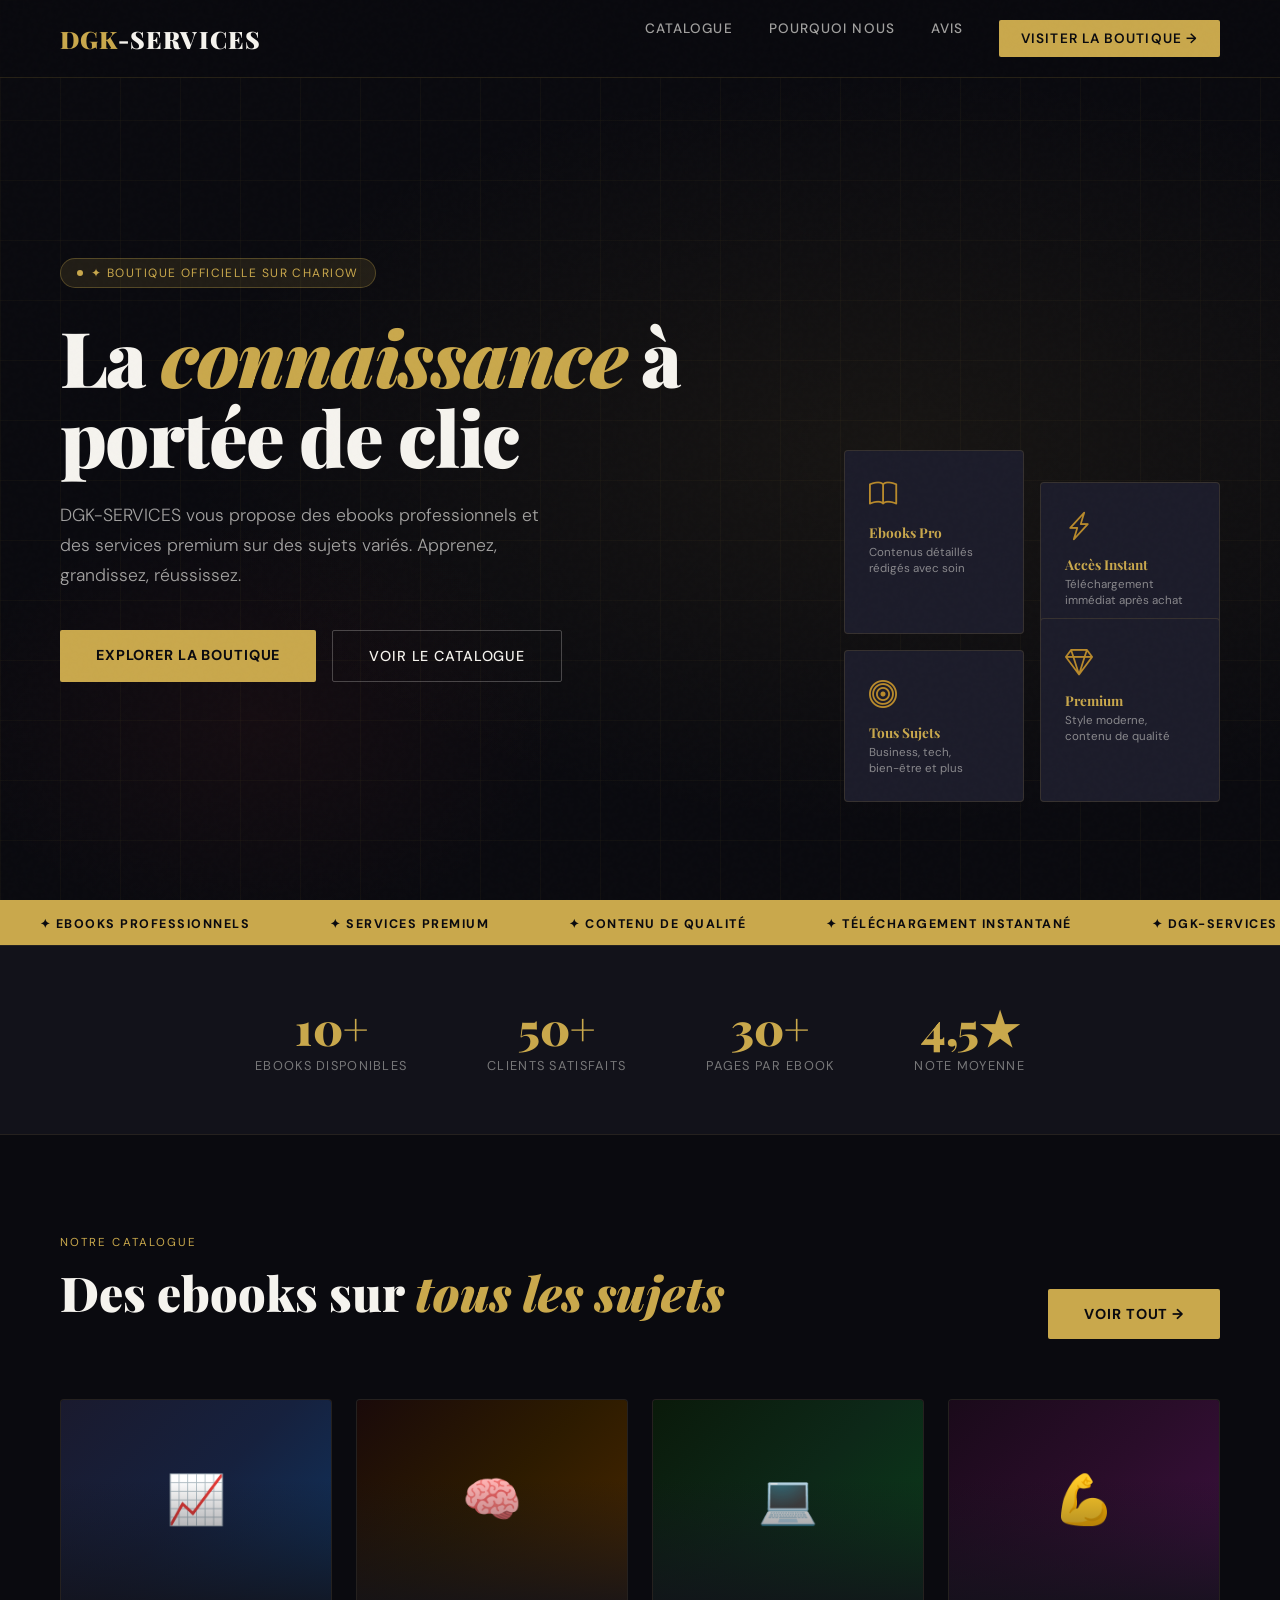
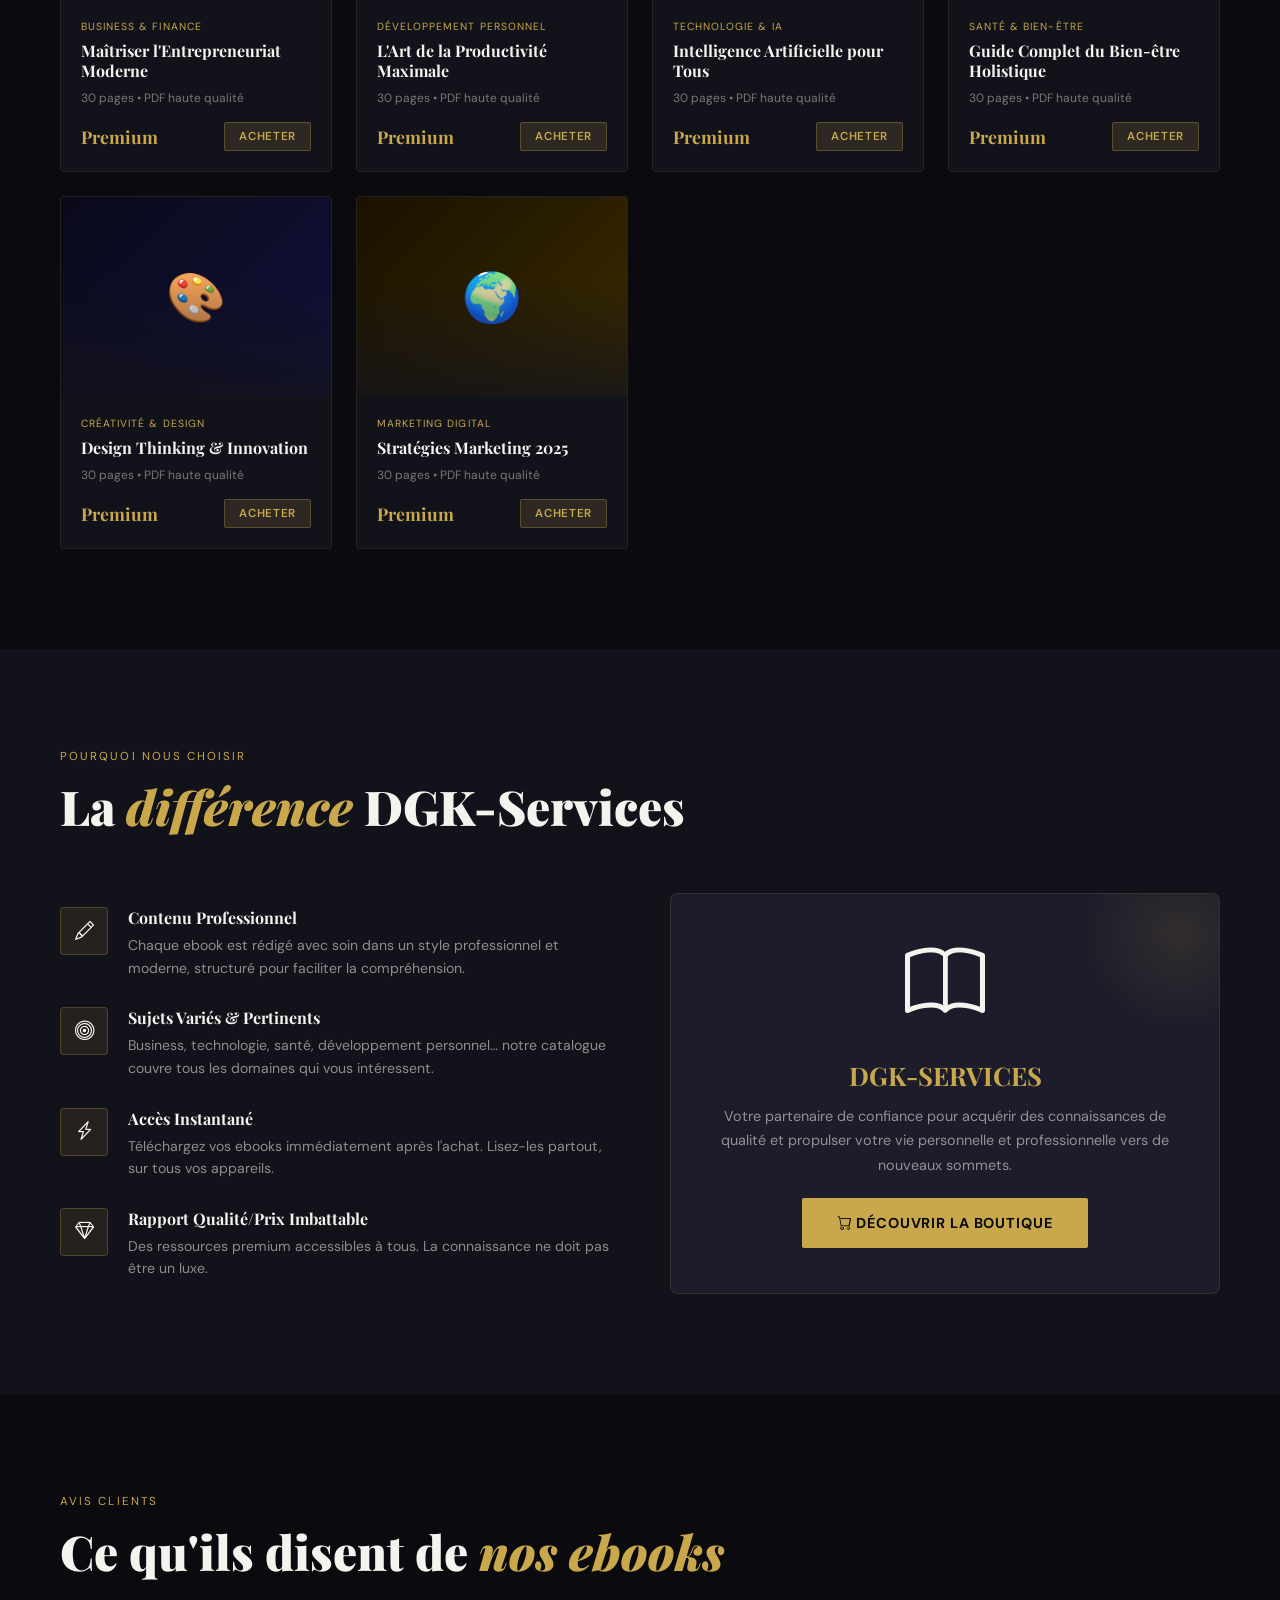
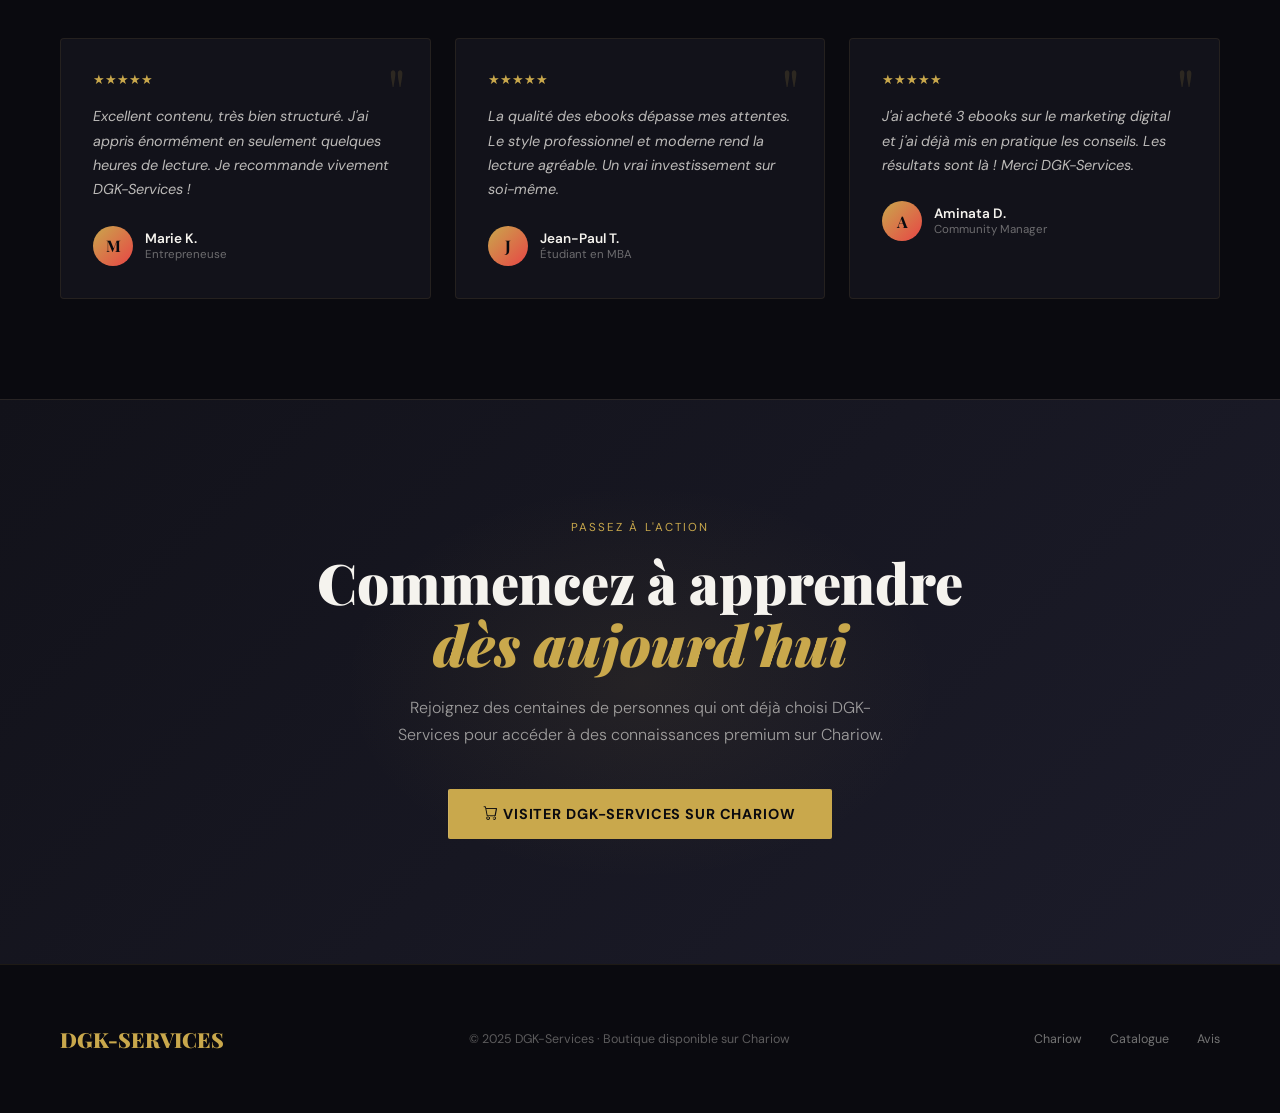
==== index.html @ 9d7658b7 "message de modification" ====
<!DOCTYPE html>
<html lang="fr">
<head>
<meta charset="UTF-8">
<meta name="viewport" content="width=device-width, initial-scale=1.0">
<title>DGK-SERVICES — Boutique Ebooks & Services Professionnels</title>
<link rel="stylesheet" href="style.css">
<link href="https://cdn.jsdelivr.net/npm/bootstrap-icons@1.11.3/font/bootstrap-icons.css" rel="stylesheet">
<link href="https://fonts.googleapis.com/css2?family=Playfair+Display:wght@400;700;900&family=DM+Sans:wght@300;400;500;600&display=swap" rel="stylesheet">

</head>
<body>

<!-- NAV -->
<nav>
  <div class="nav-logo">DGK<span>-SERVICES</span></div>
  <button class="nav-toggle" type="button" aria-label="Ouvrir le menu" aria-expanded="false">
    <i class="bi bi-list"></i>
  </button>
  <div class="nav-links">
    <a href="catalogue.html">Catalogue</a>
    <a href="#pourquoi">Pourquoi nous</a>
    <a href="#avis">Avis</a>
    <a href="https://ztczgngl.mychariow.shop" target="_blank" class="nav-cta">Visiter la boutique →</a>
  </div>
</nav>

<!-- HERO -->
<section class="hero">
  <div class="hero-bg"></div>
  <div class="hero-grid"></div>
  <div class="hero-content">
    <div class="hero-badge">✦ Boutique officielle sur Chariow</div>
    <h1>La <em>connaissance</em> à portée de clic</h1>
    <p class="hero-sub">DGK-SERVICES vous propose des ebooks professionnels et des services premium sur des sujets variés. Apprenez, grandissez, réussissez.</p>
    <div class="hero-actions">
      <a href="https://ztczgngl.mychariow.shop" target="_blank" class="btn-primary">Explorer la boutique</a>
      <a href="catalogue.html" class="btn-secondary">Voir le catalogue</a>
    </div>
  </div>

  <div class="hero-float">
  <div class="float-card">
    <div class="float-icon"><i class="bi bi-book"></i></div>
    <div class="float-title">Ebooks Pro</div>
    <div class="float-desc">Contenus détaillés rédigés avec soin</div>
  </div>

  <div class="float-card">
    <div class="float-icon"><i class="bi bi-lightning-charge"></i></div>
    <div class="float-title">Accès Instant</div>
    <div class="float-desc">Téléchargement immédiat après achat</div>
  </div>

  <div class="float-card">
    <div class="float-icon"><i class="bi bi-bullseye"></i></div>
    <div class="float-title">Tous Sujets</div>
    <div class="float-desc">Business, tech, bien-être et plus</div>
  </div>

  <div class="float-card">
    <div class="float-icon"><i class="bi bi-gem"></i></div>
    <div class="float-title">Premium</div>
    <div class="float-desc">Style moderne, contenu de qualité</div>
  </div>
</div>
</section>

<!-- TICKER -->
<div class="ticker">
  <div class="ticker-inner">
    <span class="ticker-item">✦ Ebooks Professionnels</span>
    <span class="ticker-item">✦ Services Premium</span>
    <span class="ticker-item">✦ Contenu de Qualité</span>
    <span class="ticker-item">✦ Téléchargement Instantané</span>
    <span class="ticker-item">✦ DGK-Services sur Chariow</span>
    <span class="ticker-item">✦ Ebooks Professionnels</span>
    <span class="ticker-item">✦ Services Premium</span>
    <span class="ticker-item">✦ Contenu de Qualité</span>
    <span class="ticker-item">✦ Téléchargement Instantané</span>
    <span class="ticker-item">✦ DGK-Services sur Chariow</span>
  </div>
</div>

<!-- STATS -->
<div class="stats">
  <div class="stat reveal">
    <div class="stat-num" data-target="10">0</div>
    <div class="stat-label">Ebooks Disponibles</div>
  </div>
  <div class="stat reveal">
    <div class="stat-num" data-target="50">0</div>
    <div class="stat-label">Clients Satisfaits</div>
  </div>
  <div class="stat reveal">
    <div class="stat-num">30+</div>
    <div class="stat-label">Pages par ebook</div>
  </div>
  <div class="stat reveal">
    <div class="stat-num">4,5★</div>
    <div class="stat-label">Note Moyenne</div>
  </div>
</div>

<!-- CATALOGUE -->
<section class="catalogue" id="catalogue">
  <div class="catalogue-header reveal">
    <div>
      <div class="section-label">Notre catalogue</div>
      <div class="section-title">Des ebooks sur <em>tous les sujets</em></div>
    </div>
    <a href="catalogue.html" class="btn-primary">Voir tout →</a>
  </div>

  <div class="books-grid">
    <div class="book-card reveal">
      <div class="book-cover bc1">📈</div>
      <div class="book-info">
        <div class="book-tag">Business & Finance</div>
        <div class="book-title">Maîtriser l'Entrepreneuriat Moderne</div>
        <div class="book-meta">30 pages • PDF haute qualité</div>
        <div class="book-footer">
          <div class="book-price">Premium</div>
          <a href="https://chariow.com" target="_blank" class="book-btn">Acheter</a>
        </div>
      </div>
    </div>

    <div class="book-card reveal">
      <div class="book-cover bc2">🧠</div>
      <div class="book-info">
        <div class="book-tag">Développement Personnel</div>
        <div class="book-title">L'Art de la Productivité Maximale</div>
        <div class="book-meta">30 pages • PDF haute qualité</div>
        <div class="book-footer">
          <div class="book-price">Premium</div>
          <a href="https://chariow.com" target="_blank" class="book-btn">Acheter</a>
        </div>
      </div>
    </div>

    <div class="book-card reveal">
      <div class="book-cover bc3">💻</div>
      <div class="book-info">
        <div class="book-tag">Technologie & IA</div>
        <div class="book-title">Intelligence Artificielle pour Tous</div>
        <div class="book-meta">30 pages • PDF haute qualité</div>
        <div class="book-footer">
          <div class="book-price">Premium</div>
          <a href="https://chariow.com" target="_blank" class="book-btn">Acheter</a>
        </div>
      </div>
    </div>

    <div class="book-card reveal">
      <div class="book-cover bc4">💪</div>
      <div class="book-info">
        <div class="book-tag">Santé & Bien-être</div>
        <div class="book-title">Guide Complet du Bien-être Holistique</div>
        <div class="book-meta">30 pages • PDF haute qualité</div>
        <div class="book-footer">
          <div class="book-price">Premium</div>
          <a href="https://chariow.com" target="_blank" class="book-btn">Acheter</a>
        </div>
      </div>
    </div>

    <div class="book-card reveal">
      <div class="book-cover bc5">🎨</div>
      <div class="book-info">
        <div class="book-tag">Créativité & Design</div>
        <div class="book-title">Design Thinking & Innovation</div>
        <div class="book-meta">30 pages • PDF haute qualité</div>
        <div class="book-footer">
          <div class="book-price">Premium</div>
          <a href="https://chariow.com" target="_blank" class="book-btn">Acheter</a>
        </div>
      </div>
    </div>

    <div class="book-card reveal">
      <div class="book-cover bc6">🌍</div>
      <div class="book-info">
        <div class="book-tag">Marketing Digital</div>
        <div class="book-title">Stratégies Marketing 2025</div>
        <div class="book-meta">30 pages • PDF haute qualité</div>
        <div class="book-footer">
          <div class="book-price">Premium</div>
          <a href="https://chariow.com" target="_blank" class="book-btn">Acheter</a>
        </div>
      </div>
    </div>
  </div>
</section>

<!-- WHY -->
<section class="why" id="pourquoi">
  <div class="reveal">
    <div class="section-label">Pourquoi nous choisir</div>
    <div class="section-title">La <em>différence</em> DGK-Services</div>
  </div>

  <div class="why-grid">
    <div class="why-list">

      <div class="why-item reveal">
        <div class="why-icon"><i class="bi bi-pencil"></i></div>
        <div class="why-text">
          <h4>Contenu Professionnel</h4>
          <p>Chaque ebook est rédigé avec soin dans un style professionnel et moderne, structuré pour faciliter la compréhension.</p>
        </div>
      </div>

      <div class="why-item reveal">
        <div class="why-icon"><i class="bi bi-bullseye"></i></div>
        <div class="why-text">
          <h4>Sujets Variés & Pertinents</h4>
          <p>Business, technologie, santé, développement personnel… notre catalogue couvre tous les domaines qui vous intéressent.</p>
        </div>
      </div>

      <div class="why-item reveal">
        <div class="why-icon"><i class="bi bi-lightning-charge"></i></div>
        <div class="why-text">
          <h4>Accès Instantané</h4>
          <p>Téléchargez vos ebooks immédiatement après l'achat. Lisez-les partout, sur tous vos appareils.</p>
        </div>
      </div>

      <div class="why-item reveal">
        <div class="why-icon"><i class="bi bi-gem"></i></div>
        <div class="why-text">
          <h4>Rapport Qualité/Prix Imbattable</h4>
          <p>Des ressources premium accessibles à tous. La connaissance ne doit pas être un luxe.</p>
        </div>
      </div>

    </div>

    <div class="why-visual reveal">
      <div class="why-visual-icon"><i class="bi bi-book"></i></div>
      <h3>DGK-SERVICES</h3>
      <p>Votre partenaire de confiance pour acquérir des connaissances de qualité et propulser votre vie personnelle et professionnelle vers de nouveaux sommets.</p>
      <br>
      <a href="https://chariow.com" target="_blank" class="btn-primary">
        <i class="bi bi-cart"></i> Découvrir la boutique
      </a>
    </div>

  </div>
</section>

<!-- TESTIMONIALS -->
<section class="testimonials" id="avis">
  <div class="reveal">
    <div class="section-label">Avis clients</div>
    <div class="section-title">Ce qu'ils disent de <em>nos ebooks</em></div>
  </div>

  <div class="testi-grid">
    <div class="testi-card reveal">
      <div class="testi-stars">★★★★★</div>
      <p class="testi-text">Excellent contenu, très bien structuré. J'ai appris énormément en seulement quelques heures de lecture. Je recommande vivement DGK-Services !</p>
      <div class="testi-author">
        <div class="testi-avatar">M</div>
        <div>
          <div class="testi-name">Marie K.</div>
          <div class="testi-role">Entrepreneuse</div>
        </div>
      </div>
    </div>

    <div class="testi-card reveal">
      <div class="testi-stars">★★★★★</div>
      <p class="testi-text">La qualité des ebooks dépasse mes attentes. Le style professionnel et moderne rend la lecture agréable. Un vrai investissement sur soi-même.</p>
      <div class="testi-author">
        <div class="testi-avatar">J</div>
        <div>
          <div class="testi-name">Jean-Paul T.</div>
          <div class="testi-role">Étudiant en MBA</div>
        </div>
      </div>
    </div>

    <div class="testi-card reveal">
      <div class="testi-stars">★★★★★</div>
      <p class="testi-text">J'ai acheté 3 ebooks sur le marketing digital et j'ai déjà mis en pratique les conseils. Les résultats sont là ! Merci DGK-Services.</p>
      <div class="testi-author">
        <div class="testi-avatar">A</div>
        <div>
          <div class="testi-name">Aminata D.</div>
          <div class="testi-role">Community Manager</div>
        </div>
      </div>
    </div>
  </div>
</section>

<!-- CTA -->
<section class="cta-section">
  <div class="section-label reveal">Passez à l'action</div>
  <div class="section-title reveal">Commencez à apprendre<br><em>dès aujourd'hui</em></div>
  <p class="section-sub reveal">Rejoignez des centaines de personnes qui ont déjà choisi DGK-Services pour accéder à des connaissances premium sur Chariow.</p>
  <div class="reveal">
    <a href="https://ztczgngl.mychariow.shop" target="_blank" class="btn-primary"><i class="bi bi-cart"></i> Visiter DGK-Services sur Chariow</a>
  </div>
</section>

<!-- FOOTER -->
<footer>
  <div class="footer-logo">DGK-SERVICES</div>
  <div class="footer-copy">© 2025 DGK-Services · Boutique disponible sur Chariow</div>
  <div class="footer-links">
    <a href="https://ztczgngl.mychariow.shop" target="_blank">Chariow</a>
    <a href="catalogue.html">Catalogue</a>
    <a href="#avis">Avis</a>
  </div>
</footer>

<script src="script.js"></script>
</body>
</html>
---- style.css ----
:root {
    --gold: #C9A84C;
    --gold-light: #F0D080;
    --dark: #0A0A0F;
    --dark2: #12121A;
    --dark3: #1C1C2A;
    --white: #F5F3EE;
    --accent: #E84545;
  }

  * { margin: 0; padding: 0; box-sizing: border-box; }

  html { scroll-behavior: smooth; }

  body {
    background: var(--dark);
    color: var(--white);
    font-family: 'DM Sans', sans-serif;
    overflow-x: hidden;
  }

  /* ── NOISE OVERLAY ── */
  body::before {
    content: '';
    position: fixed;
    inset: 0;
    background-image: url("data:image/svg+xml,%3Csvg viewBox='0 0 200 200' xmlns='http://www.w3.org/2000/svg'%3E%3Cfilter id='n'%3E%3CfeTurbulence type='fractalNoise' baseFrequency='0.9' numOctaves='4' stitchTiles='stitch'/%3E%3C/filter%3E%3Crect width='100%25' height='100%25' filter='url(%23n)' opacity='0.03'/%3E%3C/svg%3E");
    pointer-events: none;
    z-index: 9999;
    opacity: 0.4;
  }

  /* ── NAV ── */
  nav {
    position: fixed;
    top: 0; left: 0; right: 0;
    z-index: 100;
    padding: 20px 60px;
    display: flex;
    align-items: center;
    justify-content: space-between;
    background: rgba(10,10,15,0.85);
    backdrop-filter: blur(20px);
    border-bottom: 1px solid rgba(201,168,76,0.15);
  }

  .nav-logo {
    font-family: 'Playfair Display', serif;
    font-weight: 900;
    font-size: 1.5rem;
    letter-spacing: 0.05em;
    color: var(--gold);
  }

  .nav-logo span { color: var(--white); }

  .nav-links { display: flex; gap: 36px; }
  .nav-links a {
    color: rgba(245,243,238,0.65);
    text-decoration: none;
    font-size: 0.85rem;
    font-weight: 500;
    letter-spacing: 0.08em;
    text-transform: uppercase;
    transition: color 0.3s;
  }
  .nav-links a:hover { color: var(--gold); }

  .nav-cta {
    background: var(--gold);
    color: var(--dark) !important;
    padding: 10px 22px;
    border-radius: 2px;
    font-weight: 600 !important;
    transition: background 0.3s !important;
  }
  .nav-cta:hover { background: var(--gold-light) !important; color: var(--dark) !important; }

  .nav-toggle {
    display: none;
    width: 42px;
    height: 42px;
    border: 1px solid rgba(201,168,76,0.28);
    background: rgba(201,168,76,0.1);
    color: var(--gold);
    border-radius: 4px;
    align-items: center;
    justify-content: center;
    cursor: pointer;
    font-size: 1.4rem;
  }

  /* ── HERO ── */
  .hero {
    min-height: 100vh;
    display: flex;
    align-items: center;
    position: relative;
    overflow: hidden;
    padding: 120px 60px 80px;
  }

  .hero-bg {
    position: absolute;
    inset: 0;
    background:
      radial-gradient(ellipse 80% 60% at 70% 50%, rgba(201,168,76,0.07) 0%, transparent 70%),
      radial-gradient(ellipse 40% 40% at 20% 80%, rgba(232,69,69,0.05) 0%, transparent 60%);
  }

  .hero-grid {
    position: absolute;
    inset: 0;
    background-image:
      linear-gradient(rgba(201,168,76,0.04) 1px, transparent 1px),
      linear-gradient(90deg, rgba(201,168,76,0.04) 1px, transparent 1px);
    background-size: 60px 60px;
  }

  .hero-content {
    position: relative;
    z-index: 2;
    max-width: 680px;
  }

  .hero-badge {
    display: inline-flex;
    align-items: center;
    gap: 8px;
    background: rgba(201,168,76,0.12);
    border: 1px solid rgba(201,168,76,0.3);
    padding: 6px 16px;
    border-radius: 100px;
    font-size: 0.75rem;
    letter-spacing: 0.12em;
    text-transform: uppercase;
    color: var(--gold);
    margin-bottom: 28px;
    animation: fadeUp 0.8s ease both;
  }

  .hero-badge::before {
    content: '';
    width: 6px; height: 6px;
    background: var(--gold);
    border-radius: 50%;
    animation: pulse 2s infinite;
  }

  @keyframes pulse {
    0%, 100% { opacity: 1; transform: scale(1); }
    50% { opacity: 0.5; transform: scale(1.4); }
  }

  h1 {
    font-family: 'Playfair Display', serif;
    font-size: clamp(3rem, 6vw, 5.5rem);
    font-weight: 900;
    line-height: 1.05;
    letter-spacing: -0.02em;
    margin-bottom: 24px;
    animation: fadeUp 0.8s 0.1s ease both;
  }

  h1 em {
    font-style: italic;
    color: var(--gold);
  }

  .hero-sub {
    font-size: 1.1rem;
    line-height: 1.7;
    color: rgba(245,243,238,0.65);
    max-width: 480px;
    margin-bottom: 40px;
    font-weight: 300;
    animation: fadeUp 0.8s 0.2s ease both;
  }

  .hero-actions {
    display: flex;
    gap: 16px;
    flex-wrap: wrap;
    animation: fadeUp 0.8s 0.3s ease both;
  }

  .btn-primary {
    background: var(--gold);
    color: var(--dark);
    padding: 16px 36px;
    border: none;
    border-radius: 2px;
    font-family: 'DM Sans', sans-serif;
    font-size: 0.9rem;
    font-weight: 700;
    letter-spacing: 0.06em;
    text-transform: uppercase;
    cursor: pointer;
    text-decoration: none;
    display: inline-block;
    transition: all 0.3s;
    position: relative;
    overflow: hidden;
  }

  .btn-primary::after {
    content: '';
    position: absolute;
    inset: 0;
    background: rgba(255,255,255,0.2);
    transform: translateX(-100%);
    transition: transform 0.4s;
  }
  .btn-primary:hover::after { transform: translateX(0); }
  .btn-primary:hover { transform: translateY(-2px); box-shadow: 0 12px 40px rgba(201,168,76,0.35); }

  .btn-secondary {
    background: transparent;
    color: var(--white);
    padding: 16px 36px;
    border: 1px solid rgba(245,243,238,0.25);
    border-radius: 2px;
    font-family: 'DM Sans', sans-serif;
    font-size: 0.9rem;
    font-weight: 500;
    letter-spacing: 0.06em;
    text-transform: uppercase;
    cursor: pointer;
    text-decoration: none;
    display: inline-block;
    transition: all 0.3s;
  }
  .btn-secondary:hover { border-color: var(--gold); color: var(--gold); }

  .hero-float {
    position: absolute;
    right: 60px;
    top: 50%;
    transform: translateY(-50%);
    display: grid;
    grid-template-columns: 1fr 1fr;
    gap: 16px;
    animation: fadeLeft 1s 0.4s ease both;
  }

  .float-card {
    background: var(--dark3);
    border: 1px solid rgba(201,168,76,0.15);
    padding: 24px;
    border-radius: 4px;
    width: 180px;
    transition: transform 0.3s, border-color 0.3s;
  }
  .float-card:hover { transform: translateY(-4px); border-color: rgba(201,168,76,0.4); }
  .float-card:nth-child(2) { margin-top: 32px; }
  .float-card:nth-child(4) { margin-top: -32px; }

  .float-icon {
    font-size: 1.8rem;
    margin-bottom: 10px;
  }

  .float-title {
    font-family: 'Playfair Display', serif;
    font-size: 0.85rem;
    font-weight: 700;
    color: var(--gold);
    margin-bottom: 4px;
  }

  .float-desc {
    font-size: 0.72rem;
    color: rgba(245,243,238,0.5);
    line-height: 1.4;
  }

  /* ── STATS ── */
  .stats {
    padding: 60px;
    border-top: 1px solid rgba(201,168,76,0.1);
    border-bottom: 1px solid rgba(201,168,76,0.1);
    display: flex;
    justify-content: center;
    gap: 80px;
    background: var(--dark2);
    flex-wrap: wrap;
  }

  .stat { text-align: center; }

  .stat-num {
    font-family: 'Playfair Display', serif;
    font-size: 2.8rem;
    font-weight: 900;
    color: var(--gold);
    line-height: 1;
  }

  .stat-label {
    font-size: 0.8rem;
    letter-spacing: 0.1em;
    text-transform: uppercase;
    color: rgba(245,243,238,0.45);
    margin-top: 6px;
  }

  /* ── SECTION ── */
  section { padding: 100px 60px; }

  .section-label {
    font-size: 0.72rem;
    letter-spacing: 0.18em;
    text-transform: uppercase;
    color: var(--gold);
    margin-bottom: 16px;
  }

  .section-title {
    font-family: 'Playfair Display', serif;
    font-size: clamp(2rem, 4vw, 3rem);
    font-weight: 900;
    line-height: 1.1;
    margin-bottom: 20px;
  }

  .section-title em { color: var(--gold); font-style: italic; }

  .section-sub {
    font-size: 1rem;
    color: rgba(245,243,238,0.6);
    line-height: 1.7;
    max-width: 500px;
    font-weight: 300;
  }

  /* ── CATALOGUE ── */
  .catalogue { background: var(--dark); }

  .catalogue-header {
    display: flex;
    justify-content: space-between;
    align-items: flex-end;
    margin-bottom: 60px;
    flex-wrap: wrap;
    gap: 20px;
  }

  .books-grid {
    display: grid;
    grid-template-columns: repeat(auto-fill, minmax(240px, 1fr));
    gap: 24px;
  }

  .book-card {
    background: var(--dark2);
    border: 1px solid rgba(201,168,76,0.1);
    border-radius: 4px;
    overflow: hidden;
    transition: all 0.35s;
    cursor: pointer;
  }
  .book-card:hover {
    transform: translateY(-6px);
    border-color: rgba(201,168,76,0.4);
    box-shadow: 0 20px 60px rgba(0,0,0,0.5);
  }

  .book-cover {
    height: 200px;
    display: flex;
    align-items: center;
    justify-content: center;
    font-size: 3rem;
    position: relative;
    overflow: hidden;
  }

  .book-cover::after {
    content: '';
    position: absolute;
    inset: 0;
    background: linear-gradient(to bottom, transparent 40%, rgba(18,18,26,0.8));
  }

  .bc1 { background: linear-gradient(135deg, #1a1a2e, #16213e, #0f3460); }
  .bc2 { background: linear-gradient(135deg, #1a0a0a, #2d1b00, #4a2800); }
  .bc3 { background: linear-gradient(135deg, #0a1a0a, #0d2818, #0a3d1a); }
  .bc4 { background: linear-gradient(135deg, #1a0a1a, #2a0d2a, #3d1040); }
  .bc5 { background: linear-gradient(135deg, #0a0a1a, #0d0d2a, #10103d); }
  .bc6 { background: linear-gradient(135deg, #1a1200, #2a1e00, #3d2d00); }

  .book-info { padding: 20px; }

  .book-tag {
    font-size: 0.65rem;
    letter-spacing: 0.1em;
    text-transform: uppercase;
    color: var(--gold);
    margin-bottom: 8px;
  }

  .book-title {
    font-family: 'Playfair Display', serif;
    font-size: 1rem;
    font-weight: 700;
    margin-bottom: 8px;
    line-height: 1.3;
  }

  .book-meta {
    font-size: 0.75rem;
    color: rgba(245,243,238,0.45);
    margin-bottom: 16px;
  }

  .book-footer {
    display: flex;
    justify-content: space-between;
    align-items: center;
  }

  .book-price {
    font-family: 'Playfair Display', serif;
    font-size: 1.1rem;
    font-weight: 700;
    color: var(--gold);
  }

  .book-btn {
    background: rgba(201,168,76,0.15);
    border: 1px solid rgba(201,168,76,0.3);
    color: var(--gold);
    padding: 6px 14px;
    border-radius: 2px;
    font-size: 0.72rem;
    font-weight: 600;
    letter-spacing: 0.06em;
    text-transform: uppercase;
    cursor: pointer;
    text-decoration: none;
    transition: all 0.3s;
  }
  .book-btn:hover { background: var(--gold); color: var(--dark); }

  /* ── WHY ── */
  .why { background: var(--dark2); }

  .why-grid {
    display: grid;
    grid-template-columns: 1fr 1fr;
    gap: 60px;
    align-items: center;
    margin-top: 60px;
  }

  .why-list { display: flex; flex-direction: column; gap: 28px; }

  .why-item {
    display: flex;
    gap: 20px;
    align-items: flex-start;
  }

  .why-icon {
    width: 48px;
    height: 48px;
    min-width: 48px;
    background: rgba(201,168,76,0.1);
    border: 1px solid rgba(201,168,76,0.25);
    border-radius: 4px;
    display: flex;
    align-items: center;
    justify-content: center;
    font-size: 1.2rem;
  }

  .why-text h4 {
    font-family: 'Playfair Display', serif;
    font-size: 1rem;
    font-weight: 700;
    margin-bottom: 6px;
  }

  .why-text p {
    font-size: 0.88rem;
    color: rgba(245,243,238,0.55);
    line-height: 1.6;
  }

  .why-visual {
    background: var(--dark3);
    border: 1px solid rgba(201,168,76,0.15);
    border-radius: 8px;
    padding: 40px;
    text-align: center;
    position: relative;
    overflow: hidden;
  }

  .why-visual::before {
    content: '';
    position: absolute;
    top: -60px; right: -60px;
    width: 200px; height: 200px;
    background: radial-gradient(circle, rgba(201,168,76,0.12), transparent 70%);
    border-radius: 50%;
  }

  .why-visual-icon { font-size: 5rem; margin-bottom: 20px; }

  .why-visual h3 {
    font-family: 'Playfair Display', serif;
    font-size: 1.6rem;
    font-weight: 700;
    color: var(--gold);
    margin-bottom: 12px;
  }

  .why-visual p {
    font-size: 0.9rem;
    color: rgba(245,243,238,0.55);
    line-height: 1.7;
  }

  /* ── TESTIMONIALS ── */
  .testimonials { background: var(--dark); }

  .testi-grid {
    display: grid;
    grid-template-columns: repeat(3, 1fr);
    gap: 24px;
    margin-top: 60px;
  }

  .testi-card {
    background: var(--dark2);
    border: 1px solid rgba(201,168,76,0.1);
    border-radius: 4px;
    padding: 32px;
    position: relative;
  }

  .testi-card::before {
    content: '"';
    position: absolute;
    top: 20px; right: 24px;
    font-family: 'Playfair Display', serif;
    font-size: 4rem;
    color: rgba(201,168,76,0.15);
    line-height: 1;
  }

  .testi-stars { color: var(--gold); font-size: 0.8rem; margin-bottom: 16px; }

  .testi-text {
    font-size: 0.9rem;
    line-height: 1.7;
    color: rgba(245,243,238,0.75);
    margin-bottom: 24px;
    font-style: italic;
  }

  .testi-author {
    display: flex;
    align-items: center;
    gap: 12px;
  }

  .testi-avatar {
    width: 40px; height: 40px;
    border-radius: 50%;
    background: linear-gradient(135deg, var(--gold), var(--accent));
    display: flex;
    align-items: center;
    justify-content: center;
    font-family: 'Playfair Display', serif;
    font-weight: 700;
    font-size: 1rem;
    color: var(--dark);
  }

  .testi-name {
    font-weight: 600;
    font-size: 0.85rem;
  }

  .testi-role {
    font-size: 0.72rem;
    color: rgba(245,243,238,0.4);
  }

  /* ── CTA ── */
  .cta-section {
    background: linear-gradient(135deg, var(--dark2), var(--dark3));
    border-top: 1px solid rgba(201,168,76,0.1);
    padding: 120px 60px;
    text-align: center;
    position: relative;
    overflow: hidden;
  }

  .cta-section::before {
    content: '';
    position: absolute;
    top: 50%; left: 50%;
    transform: translate(-50%, -50%);
    width: 600px; height: 400px;
    background: radial-gradient(ellipse, rgba(201,168,76,0.08), transparent 70%);
  }

  .cta-section .section-title { font-size: clamp(2rem, 5vw, 3.5rem); }
  .cta-section .section-sub { margin: 0 auto 40px; text-align: center; }

  /* ── FOOTER ── */
  footer {
    background: var(--dark);
    border-top: 1px solid rgba(201,168,76,0.1);
    padding: 60px;
    display: flex;
    justify-content: space-between;
    align-items: center;
    flex-wrap: wrap;
    gap: 20px;
  }

  .footer-logo {
    font-family: 'Playfair Display', serif;
    font-size: 1.3rem;
    font-weight: 900;
    color: var(--gold);
  }

  .footer-copy {
    font-size: 0.78rem;
    color: rgba(245,243,238,0.35);
  }

  .footer-links { display: flex; gap: 28px; }
  .footer-links a {
    font-size: 0.78rem;
    color: rgba(245,243,238,0.45);
    text-decoration: none;
    transition: color 0.3s;
  }
  .footer-links a:hover { color: var(--gold); }

  /* ── ANIMATIONS ── */
  @keyframes fadeUp {
    from { opacity: 0; transform: translateY(24px); }
    to   { opacity: 1; transform: translateY(0); }
  }

  @keyframes fadeLeft {
    from { opacity: 0; transform: translateX(40px); }
    to   { opacity: 1; transform: translateX(0); }
  }

  .reveal {
    opacity: 0;
    transform: translateY(30px);
    transition: opacity 0.7s ease, transform 0.7s ease;
  }
  .reveal.visible {
    opacity: 1;
    transform: translateY(0);
  }

  /* ── TICKER ── */
  .ticker {
    background: var(--gold);
    padding: 12px 0;
    overflow: hidden;
    white-space: nowrap;
  }

  .ticker-inner {
    display: inline-flex;
    animation: ticker 20s linear infinite;
  }

  .ticker-item {
    font-size: 0.78rem;
    font-weight: 700;
    letter-spacing: 0.12em;
    text-transform: uppercase;
    color: var(--dark);
    padding: 0 40px;
  }

  @keyframes ticker {
    from { transform: translateX(0); }
    to   { transform: translateX(-50%); }
  }

  /* ── RESPONSIVE ── */
  @media (max-width: 900px) {
    nav { padding: 16px 24px; }
    .nav-toggle { display: flex; }
    .nav-links {
      position: absolute;
      top: calc(100% + 1px);
      left: 0;
      right: 0;
      display: none;
      flex-direction: column;
      gap: 0;
      background: rgba(10,10,15,0.98);
      border-bottom: 1px solid rgba(201,168,76,0.18);
      padding: 12px 24px 20px;
      box-shadow: 0 18px 40px rgba(0,0,0,0.35);
    }
    nav.is-open .nav-links { display: flex; }
    .nav-links a {
      display: block;
      padding: 14px 0;
      border-bottom: 1px solid rgba(245,243,238,0.08);
    }
    .nav-links a:last-child { border-bottom: 0; }
    .nav-cta {
      text-align: center;
      margin-top: 10px;
      padding: 12px 18px;
    }
    .hero { padding: 100px 24px 60px; }
    .hero-float { display: none; }
    section { padding: 60px 24px; }
    .stats { padding: 40px 24px; gap: 40px; }
    .why-grid { grid-template-columns: 1fr; }
    .testi-grid { grid-template-columns: 1fr; }
    footer { flex-direction: column; text-align: center; }
    .cta-section { padding: 80px 24px; }
  }
  .float-icon i {
  font-size: 28px;
  color: #b88a2c;
}
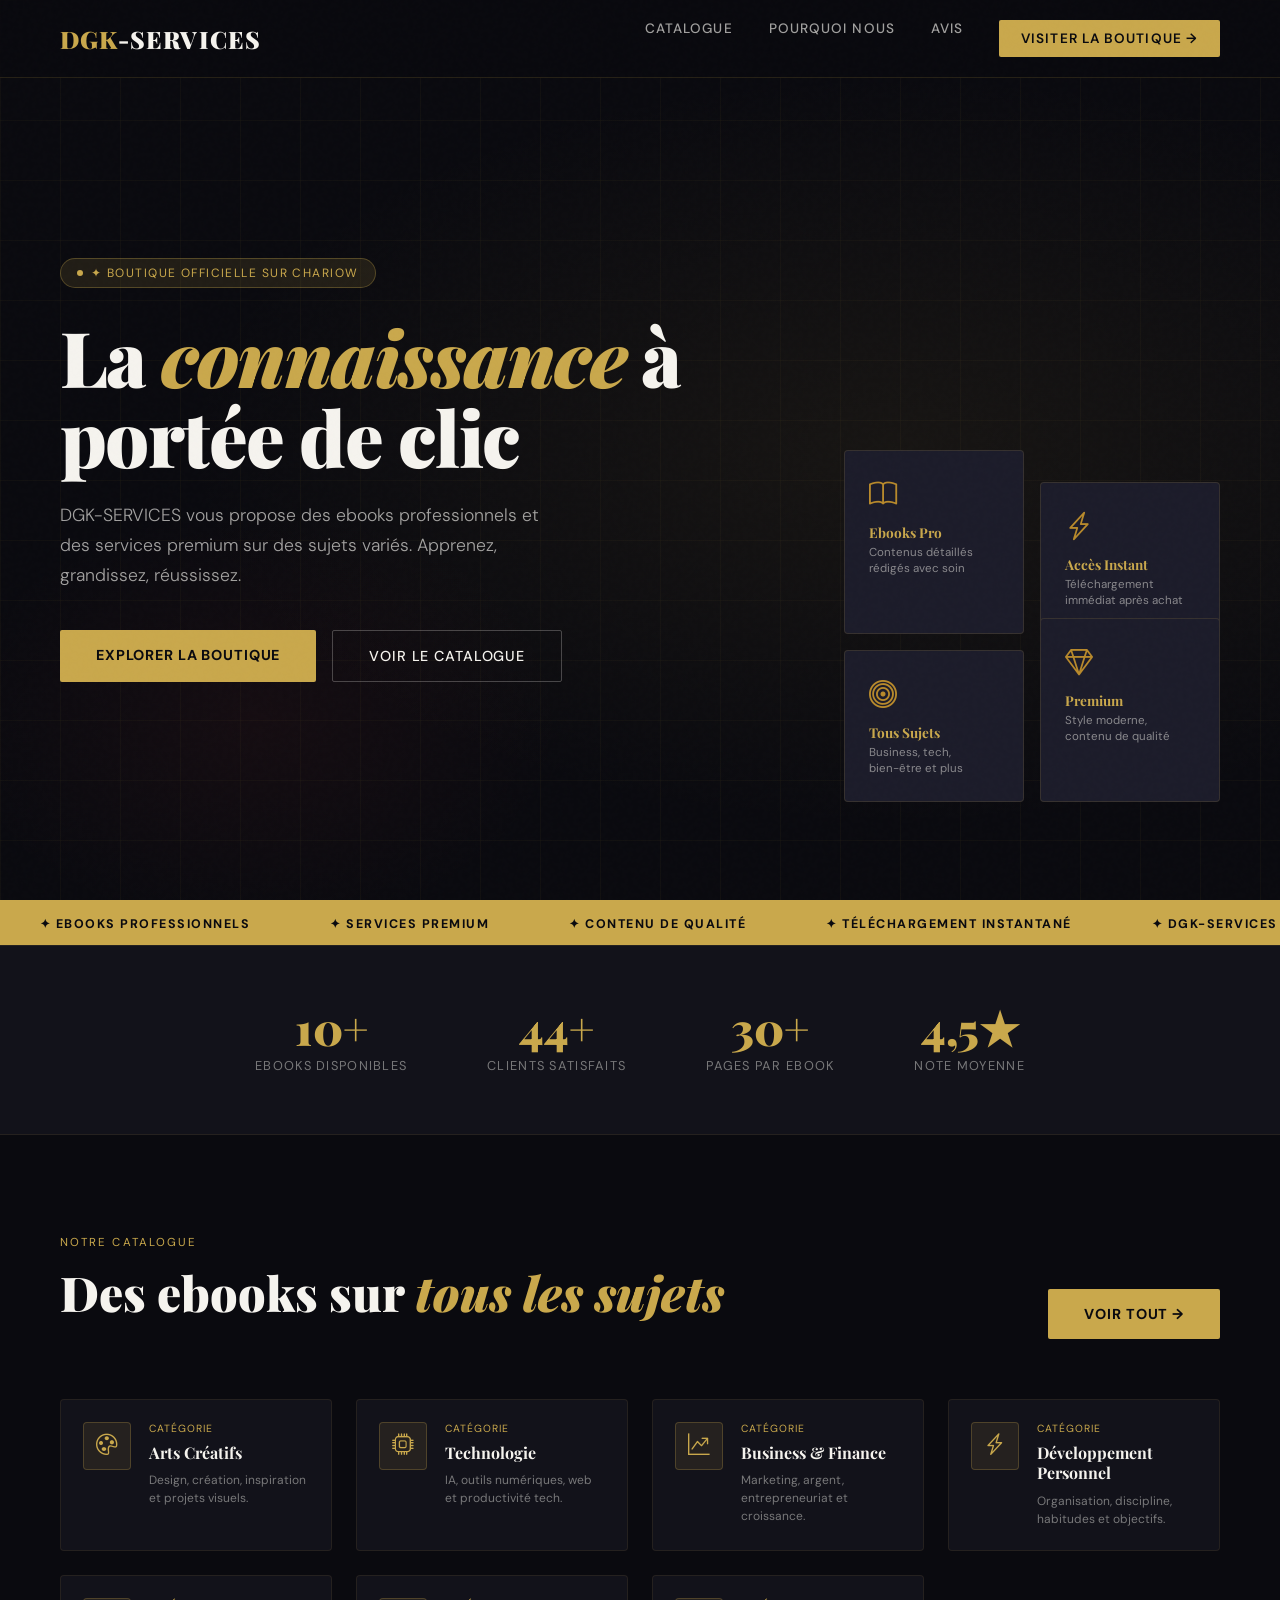
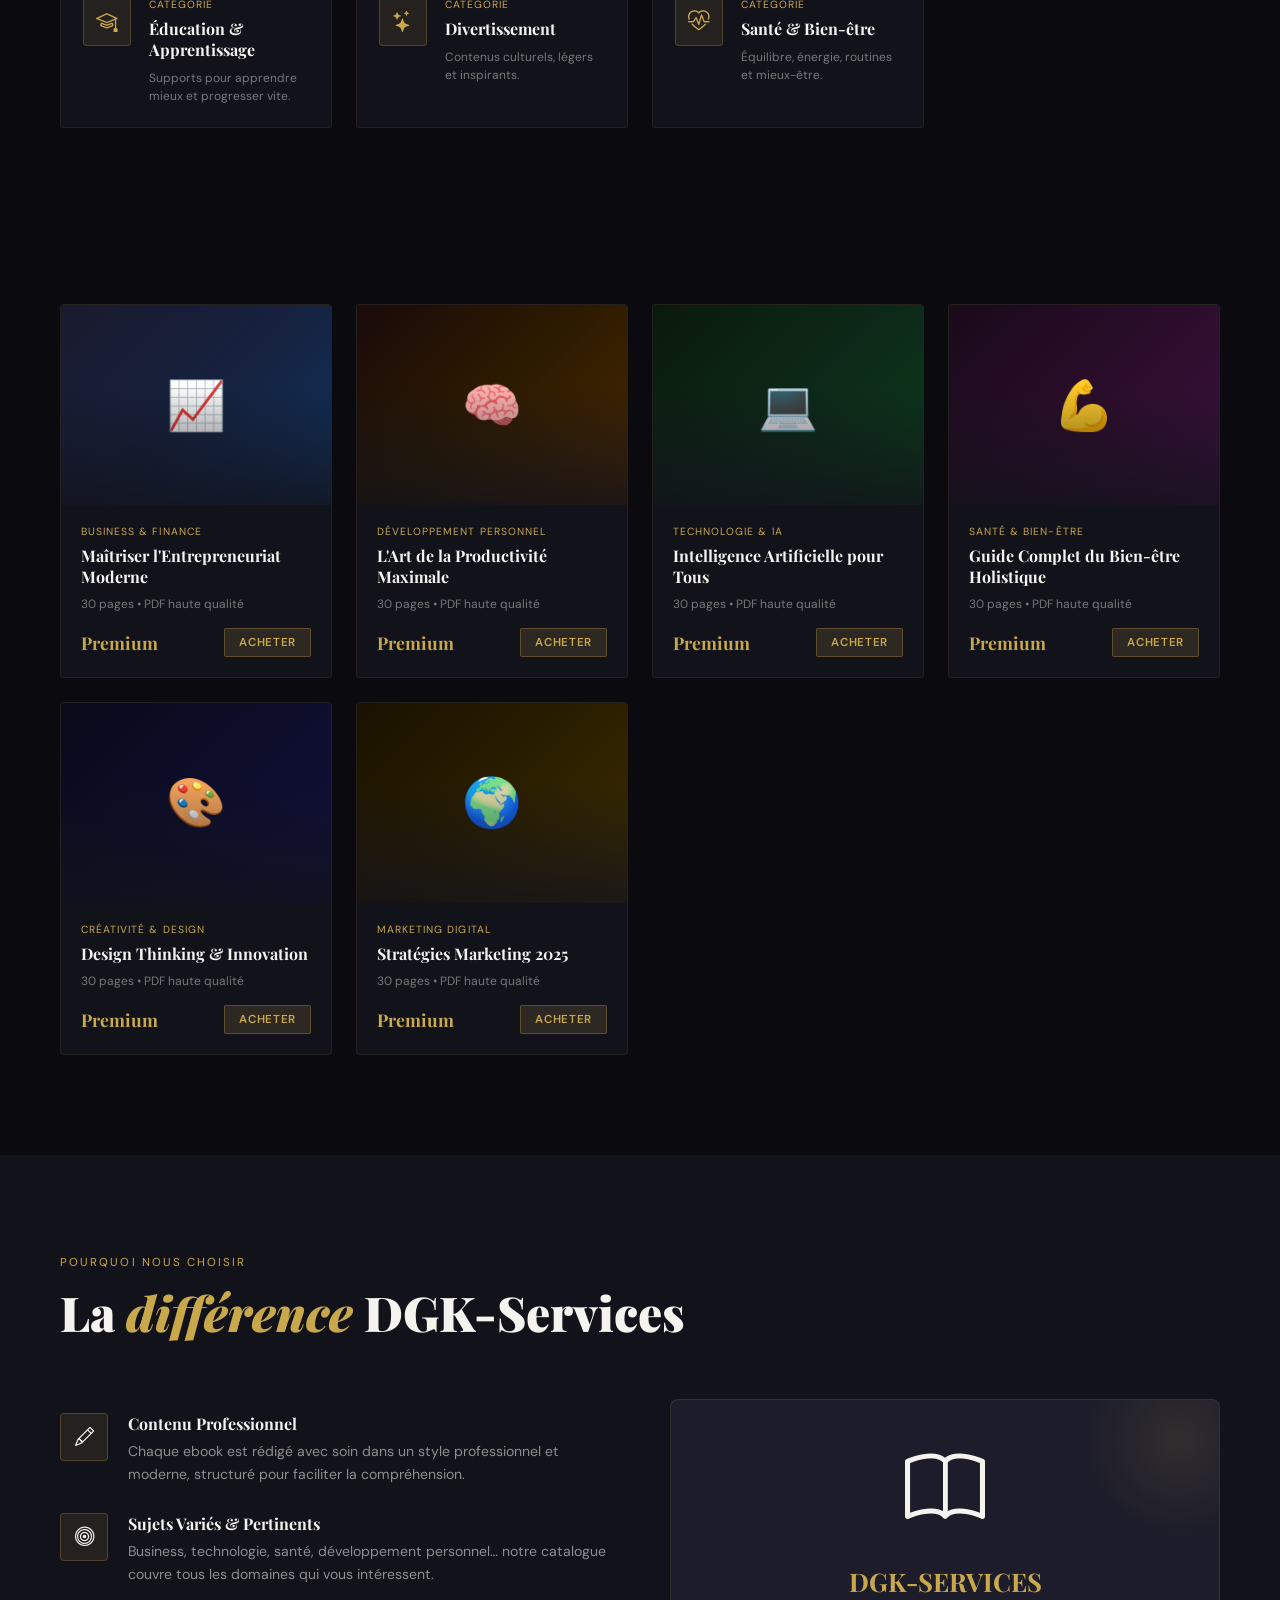
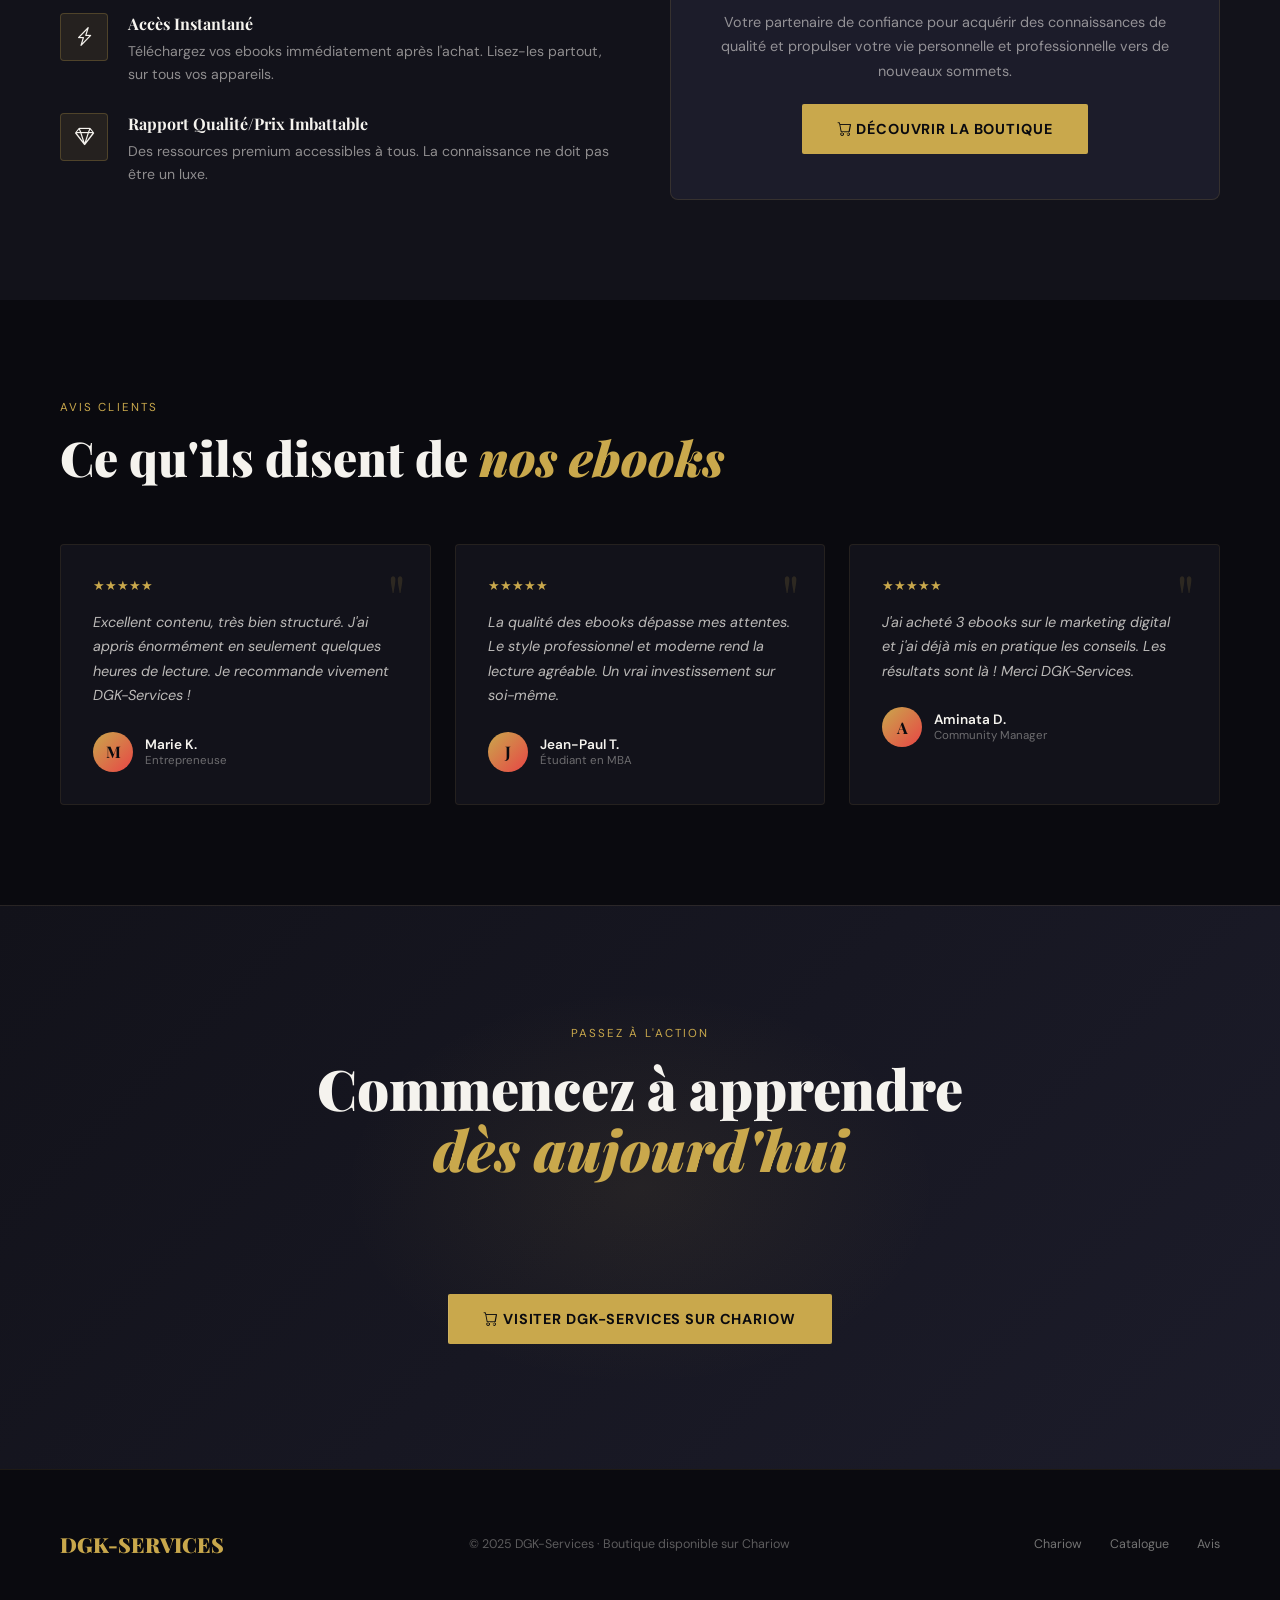
==== commit ff1fc782: "message de modification" ====
--- a/index.html
+++ b/index.html
@@ -112,7 +112,99 @@
     <a href="catalogue.html" class="btn-primary">Voir tout →</a>
   </div>
 
-  <div class="books-grid">
+  <div class="books-grid home-category-grid">
+    <a href="categorie-arts-creatifs.html" class="book-card home-category-card reveal">
+      <div class="home-category-icon"><i class="bi bi-palette"></i></div>
+      <div class="book-info">
+        <div class="book-tag">Cat&eacute;gorie</div>
+        <div class="book-title">Arts Cr&eacute;atifs</div>
+        <div class="book-meta">Design, cr&eacute;ation, inspiration et projets visuels.</div>
+      </div>
+    </a>
+
+    <a href="categorie-technologie.html" class="book-card home-category-card reveal">
+      <div class="home-category-icon"><i class="bi bi-cpu"></i></div>
+      <div class="book-info">
+        <div class="book-tag">Cat&eacute;gorie</div>
+        <div class="book-title">Technologie</div>
+        <div class="book-meta">IA, outils num&eacute;riques, web et productivit&eacute; tech.</div>
+      </div>
+    </a>
+
+    <a href="categorie-business-finance.html" class="book-card home-category-card reveal">
+      <div class="home-category-icon"><i class="bi bi-graph-up-arrow"></i></div>
+      <div class="book-info">
+        <div class="book-tag">Cat&eacute;gorie</div>
+        <div class="book-title">Business & Finance</div>
+        <div class="book-meta">Marketing, argent, entrepreneuriat et croissance.</div>
+      </div>
+    </a>
+
+    <a href="categorie-developpement-personnel.html" class="book-card home-category-card reveal">
+      <div class="home-category-icon"><i class="bi bi-lightning-charge"></i></div>
+      <div class="book-info">
+        <div class="book-tag">Cat&eacute;gorie</div>
+        <div class="book-title">D&eacute;veloppement Personnel</div>
+        <div class="book-meta">Organisation, discipline, habitudes et objectifs.</div>
+      </div>
+    </a>
+
+    <a href="categorie-education-apprentissage.html" class="book-card home-category-card reveal">
+      <div class="home-category-icon"><i class="bi bi-mortarboard"></i></div>
+      <div class="book-info">
+        <div class="book-tag">Cat&eacute;gorie</div>
+        <div class="book-title">&Eacute;ducation & Apprentissage</div>
+        <div class="book-meta">Supports pour apprendre mieux et progresser vite.</div>
+      </div>
+    </a>
+
+    <a href="categorie-divertissement.html" class="book-card home-category-card reveal">
+      <div class="home-category-icon"><i class="bi bi-stars"></i></div>
+      <div class="book-info">
+        <div class="book-tag">Cat&eacute;gorie</div>
+        <div class="book-title">Divertissement</div>
+        <div class="book-meta">Contenus culturels, l&eacute;gers et inspirants.</div>
+      </div>
+    </a>
+
+    <a href="categorie-sante-bien-etre.html" class="book-card home-category-card reveal">
+      <div class="home-category-icon"><i class="bi bi-heart-pulse"></i></div>
+      <div class="book-info">
+        <div class="book-tag">Cat&eacute;gorie</div>
+        <div class="book-title">Sant&eacute; & Bien-&ecirc;tre</div>
+        <div class="book-meta">&Eacute;quilibre, &eacute;nergie, routines et mieux-&ecirc;tre.</div>
+      </div>
+    </a>
+
+    <a href="categorie-litterature-edition.html" class="book-card home-category-card reveal">
+      <div class="home-category-icon"><i class="bi bi-journal-text"></i></div>
+      <div class="book-info">
+        <div class="book-tag">Cat&eacute;gorie</div>
+        <div class="book-title">Litt&eacute;rature & &Eacute;dition</div>
+        <div class="book-meta">&Eacute;criture, lecture, publication et livres.</div>
+      </div>
+    </a>
+
+    <a href="categorie-medias-communication.html" class="book-card home-category-card reveal">
+      <div class="home-category-icon"><i class="bi bi-broadcast"></i></div>
+      <div class="book-info">
+        <div class="book-tag">Cat&eacute;gorie</div>
+        <div class="book-title">M&eacute;dias & Communication</div>
+        <div class="book-meta">Messages, pr&eacute;sence m&eacute;dia et communication.</div>
+      </div>
+    </a>
+
+    <a href="categorie-autres-categories.html" class="book-card home-category-card reveal">
+      <div class="home-category-icon"><i class="bi bi-grid"></i></div>
+      <div class="book-info">
+        <div class="book-tag">Cat&eacute;gorie</div>
+        <div class="book-title">Autres Cat&eacute;gories</div>
+        <div class="book-meta">Ressources diverses et nouveaux sujets.</div>
+      </div>
+    </a>
+  </div>
+
+  <div class="books-grid legacy-books-grid" hidden>
     <div class="book-card reveal">
       <div class="book-cover bc1">📈</div>
       <div class="book-info">
--- a/style.css
+++ b/style.css
@@ -441,6 +441,39 @@
     transition: all 0.3s;
   }
   .book-btn:hover { background: var(--gold); color: var(--dark); }
+
+  .home-category-card {
+    display: flex;
+    align-items: flex-start;
+    gap: 18px;
+    min-height: 150px;
+    padding: 22px;
+    color: var(--white);
+    text-decoration: none;
+  }
+
+  .home-category-card .book-info {
+    padding: 0;
+  }
+
+  .home-category-icon {
+    width: 48px;
+    height: 48px;
+    min-width: 48px;
+    display: flex;
+    align-items: center;
+    justify-content: center;
+    border: 1px solid rgba(201,168,76,0.25);
+    border-radius: 4px;
+    background: rgba(201,168,76,0.1);
+    color: var(--gold);
+    font-size: 1.35rem;
+  }
+
+  .home-category-card .book-meta {
+    line-height: 1.5;
+    margin-bottom: 0;
+  }
 
   /* ── WHY ── */
   .why { background: var(--dark2); }
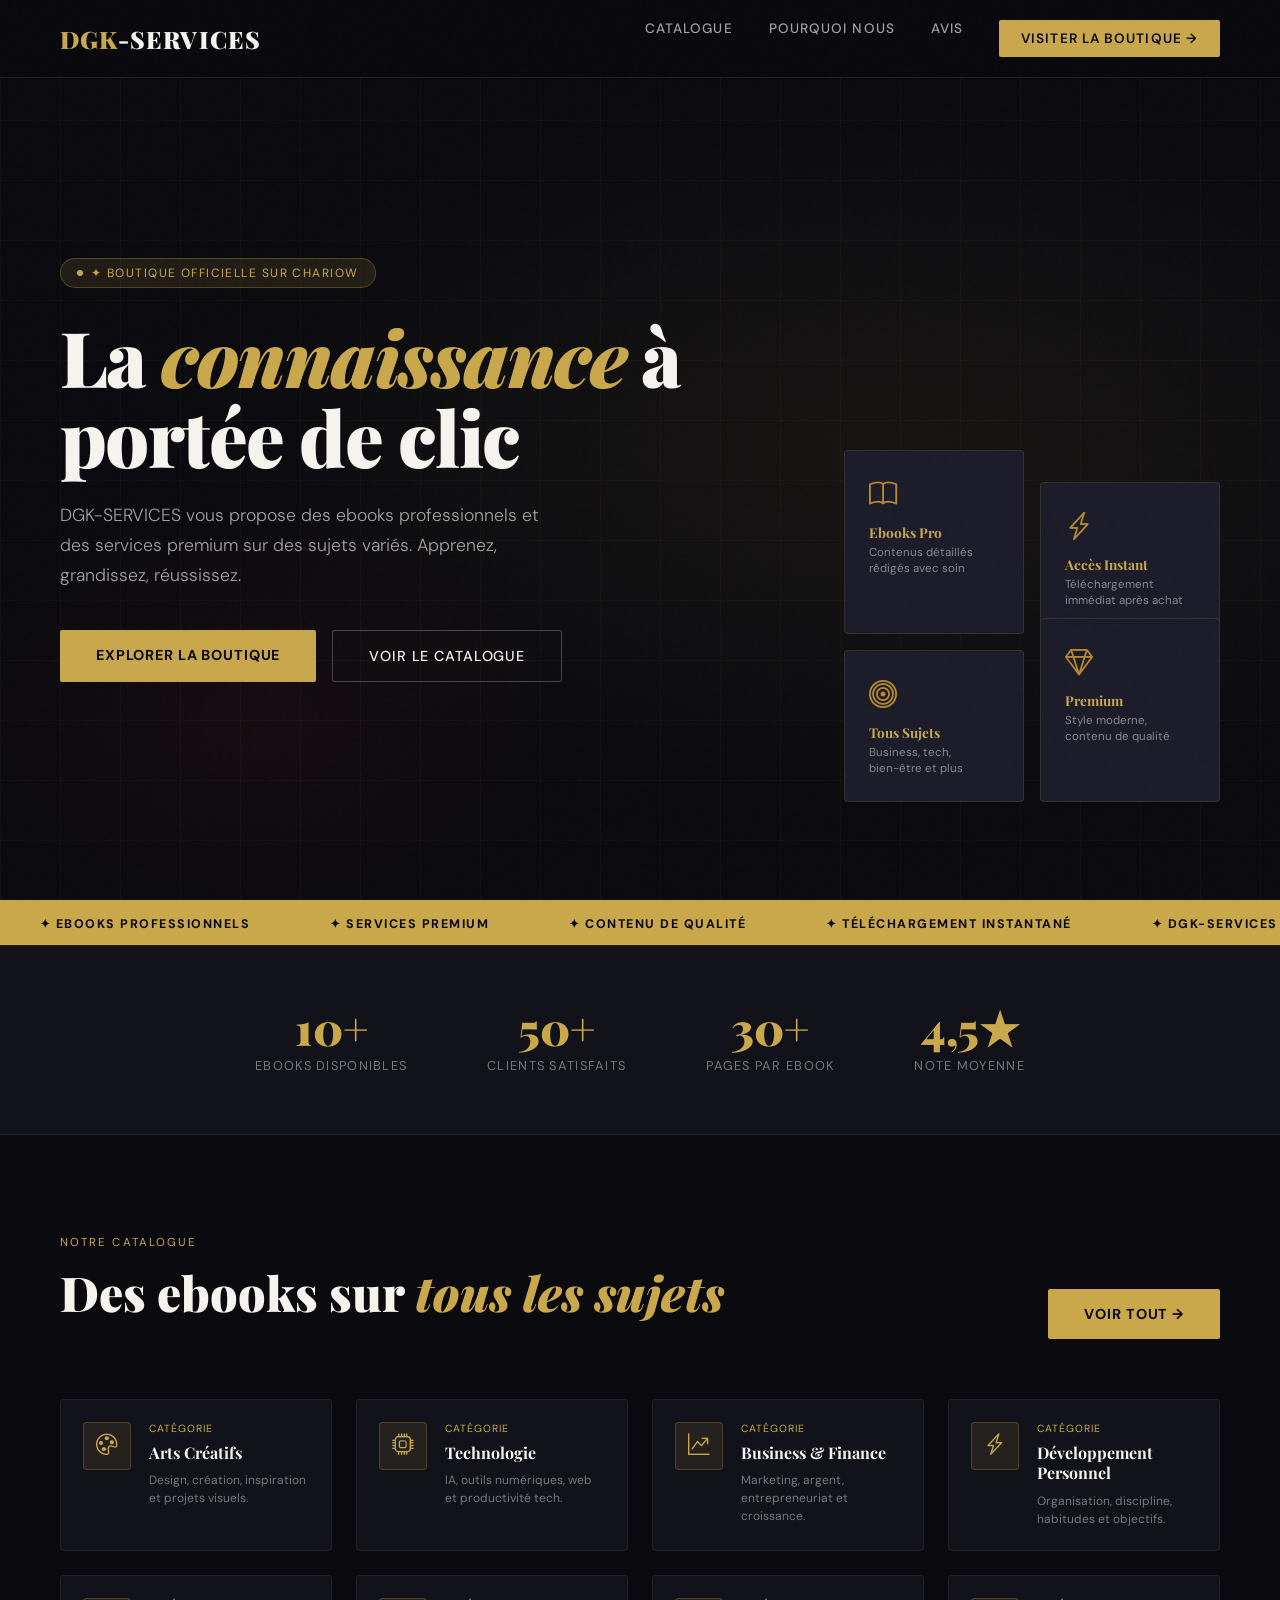
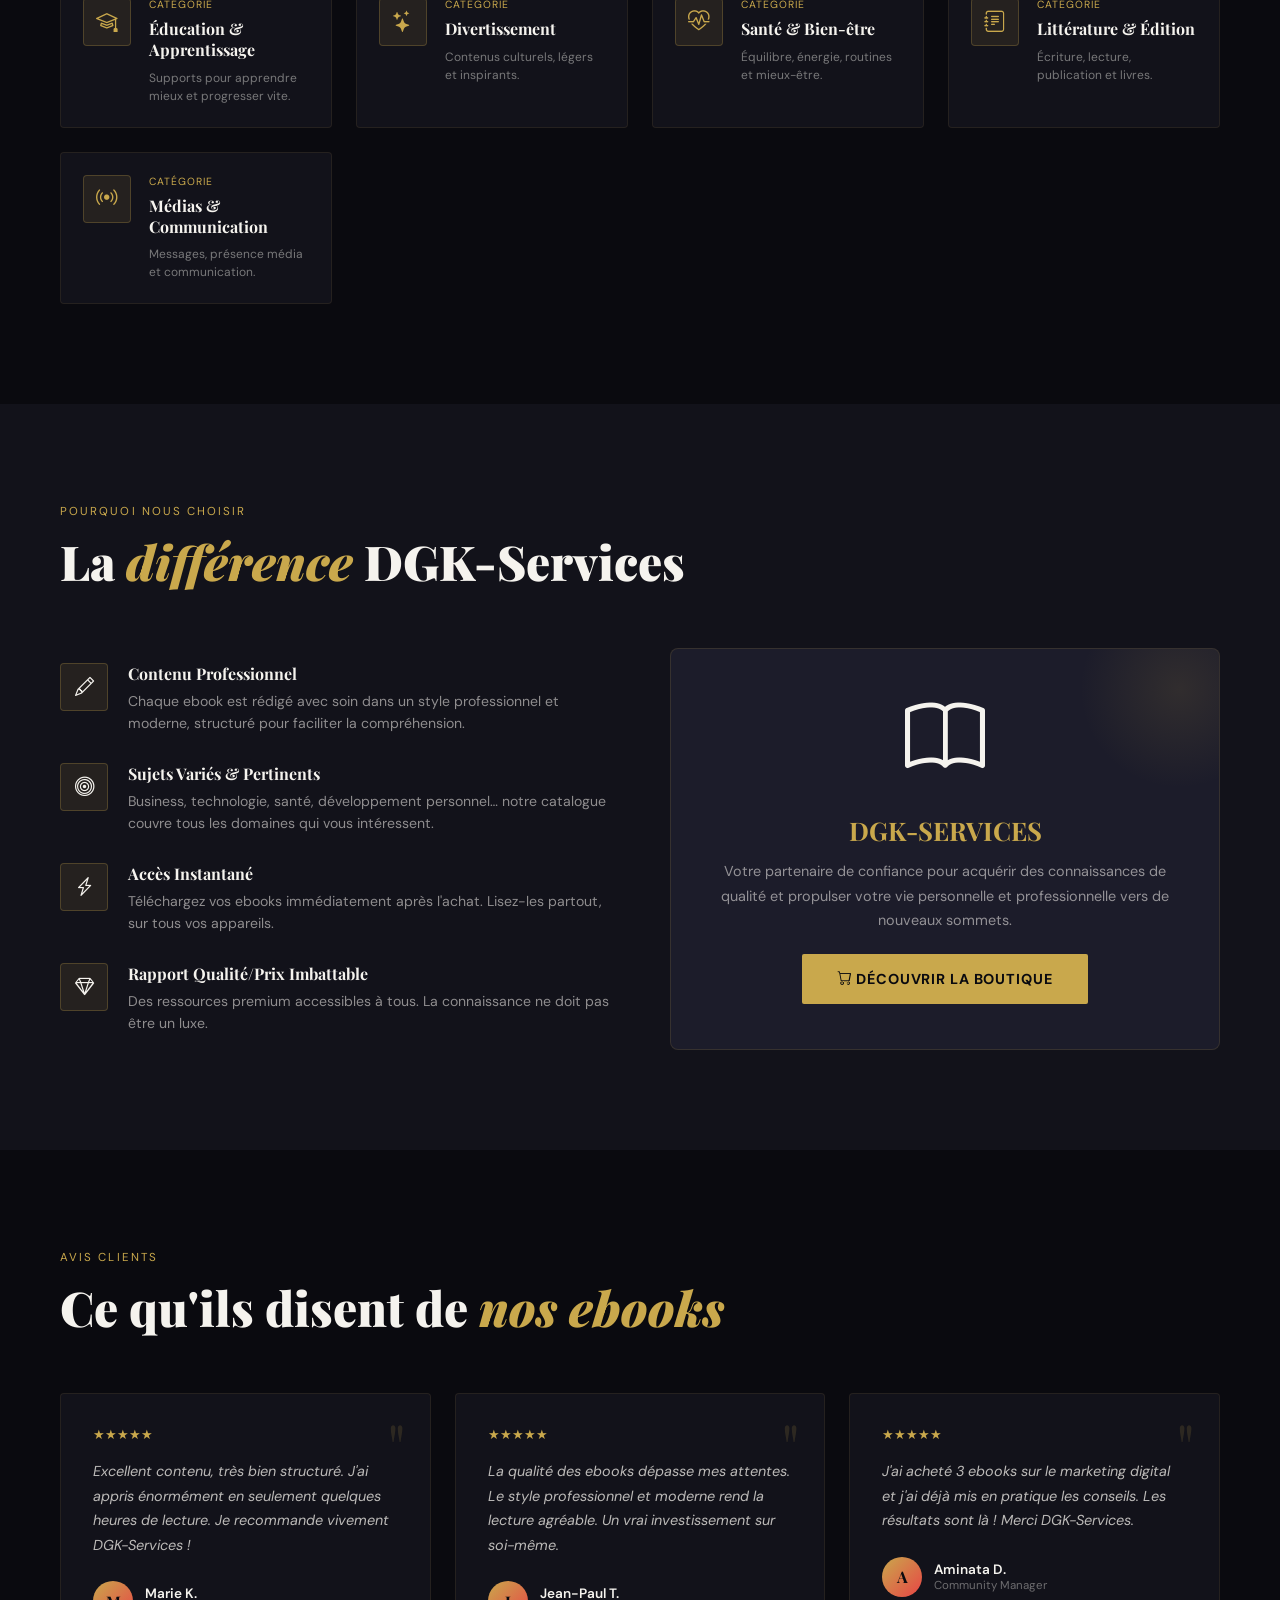
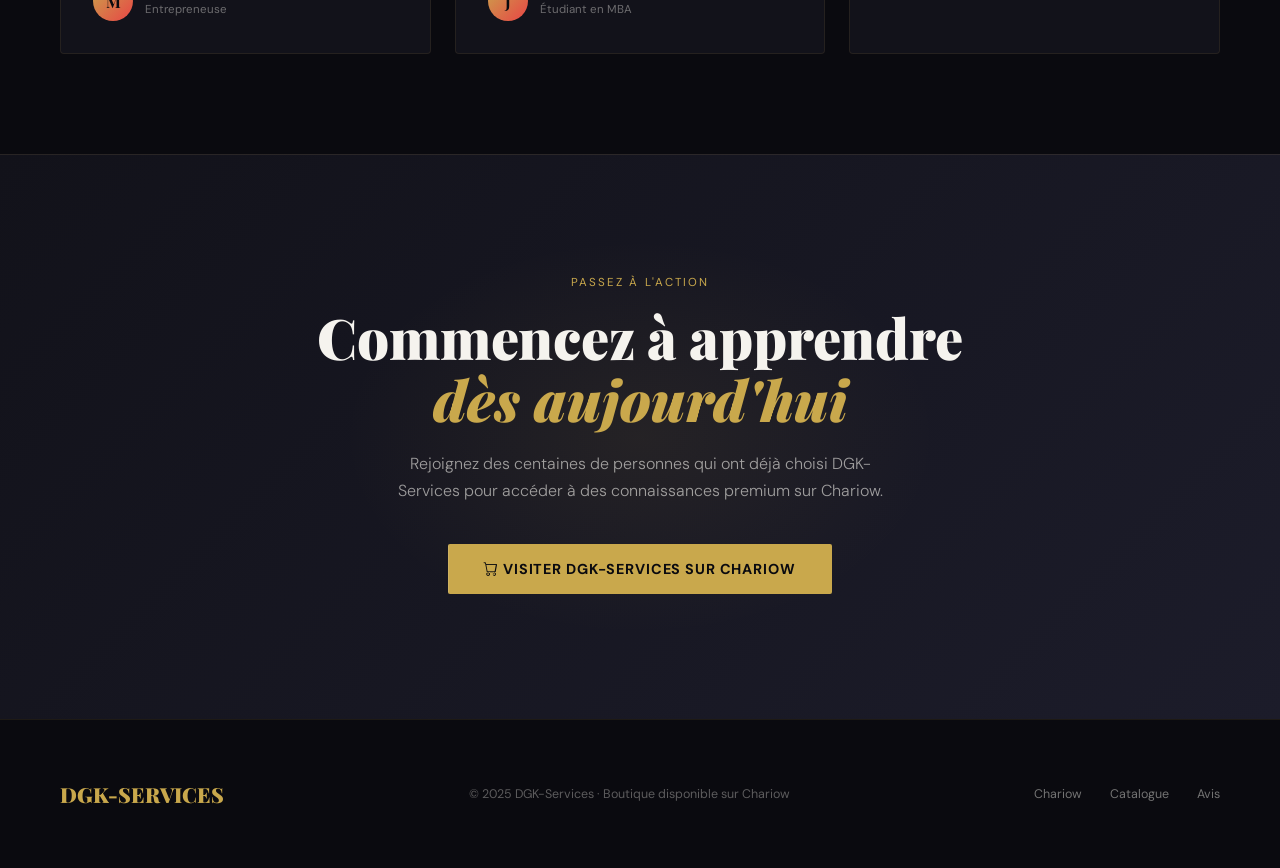
==== commit 2fd836b8: "message de modification" ====
--- a/index.html
+++ b/index.html
@@ -204,85 +204,7 @@
     </a>
   </div>
 
-  <div class="books-grid legacy-books-grid" hidden>
-    <div class="book-card reveal">
-      <div class="book-cover bc1">📈</div>
-      <div class="book-info">
-        <div class="book-tag">Business & Finance</div>
-        <div class="book-title">Maîtriser l'Entrepreneuriat Moderne</div>
-        <div class="book-meta">30 pages • PDF haute qualité</div>
-        <div class="book-footer">
-          <div class="book-price">Premium</div>
-          <a href="https://chariow.com" target="_blank" class="book-btn">Acheter</a>
-        </div>
-      </div>
-    </div>
-
-    <div class="book-card reveal">
-      <div class="book-cover bc2">🧠</div>
-      <div class="book-info">
-        <div class="book-tag">Développement Personnel</div>
-        <div class="book-title">L'Art de la Productivité Maximale</div>
-        <div class="book-meta">30 pages • PDF haute qualité</div>
-        <div class="book-footer">
-          <div class="book-price">Premium</div>
-          <a href="https://chariow.com" target="_blank" class="book-btn">Acheter</a>
-        </div>
-      </div>
-    </div>
-
-    <div class="book-card reveal">
-      <div class="book-cover bc3">💻</div>
-      <div class="book-info">
-        <div class="book-tag">Technologie & IA</div>
-        <div class="book-title">Intelligence Artificielle pour Tous</div>
-        <div class="book-meta">30 pages • PDF haute qualité</div>
-        <div class="book-footer">
-          <div class="book-price">Premium</div>
-          <a href="https://chariow.com" target="_blank" class="book-btn">Acheter</a>
-        </div>
-      </div>
-    </div>
-
-    <div class="book-card reveal">
-      <div class="book-cover bc4">💪</div>
-      <div class="book-info">
-        <div class="book-tag">Santé & Bien-être</div>
-        <div class="book-title">Guide Complet du Bien-être Holistique</div>
-        <div class="book-meta">30 pages • PDF haute qualité</div>
-        <div class="book-footer">
-          <div class="book-price">Premium</div>
-          <a href="https://chariow.com" target="_blank" class="book-btn">Acheter</a>
-        </div>
-      </div>
-    </div>
-
-    <div class="book-card reveal">
-      <div class="book-cover bc5">🎨</div>
-      <div class="book-info">
-        <div class="book-tag">Créativité & Design</div>
-        <div class="book-title">Design Thinking & Innovation</div>
-        <div class="book-meta">30 pages • PDF haute qualité</div>
-        <div class="book-footer">
-          <div class="book-price">Premium</div>
-          <a href="https://chariow.com" target="_blank" class="book-btn">Acheter</a>
-        </div>
-      </div>
-    </div>
-
-    <div class="book-card reveal">
-      <div class="book-cover bc6">🌍</div>
-      <div class="book-info">
-        <div class="book-tag">Marketing Digital</div>
-        <div class="book-title">Stratégies Marketing 2025</div>
-        <div class="book-meta">30 pages • PDF haute qualité</div>
-        <div class="book-footer">
-          <div class="book-price">Premium</div>
-          <a href="https://chariow.com" target="_blank" class="book-btn">Acheter</a>
-        </div>
-      </div>
-    </div>
-  </div>
+  
 </section>
 
 <!-- WHY -->
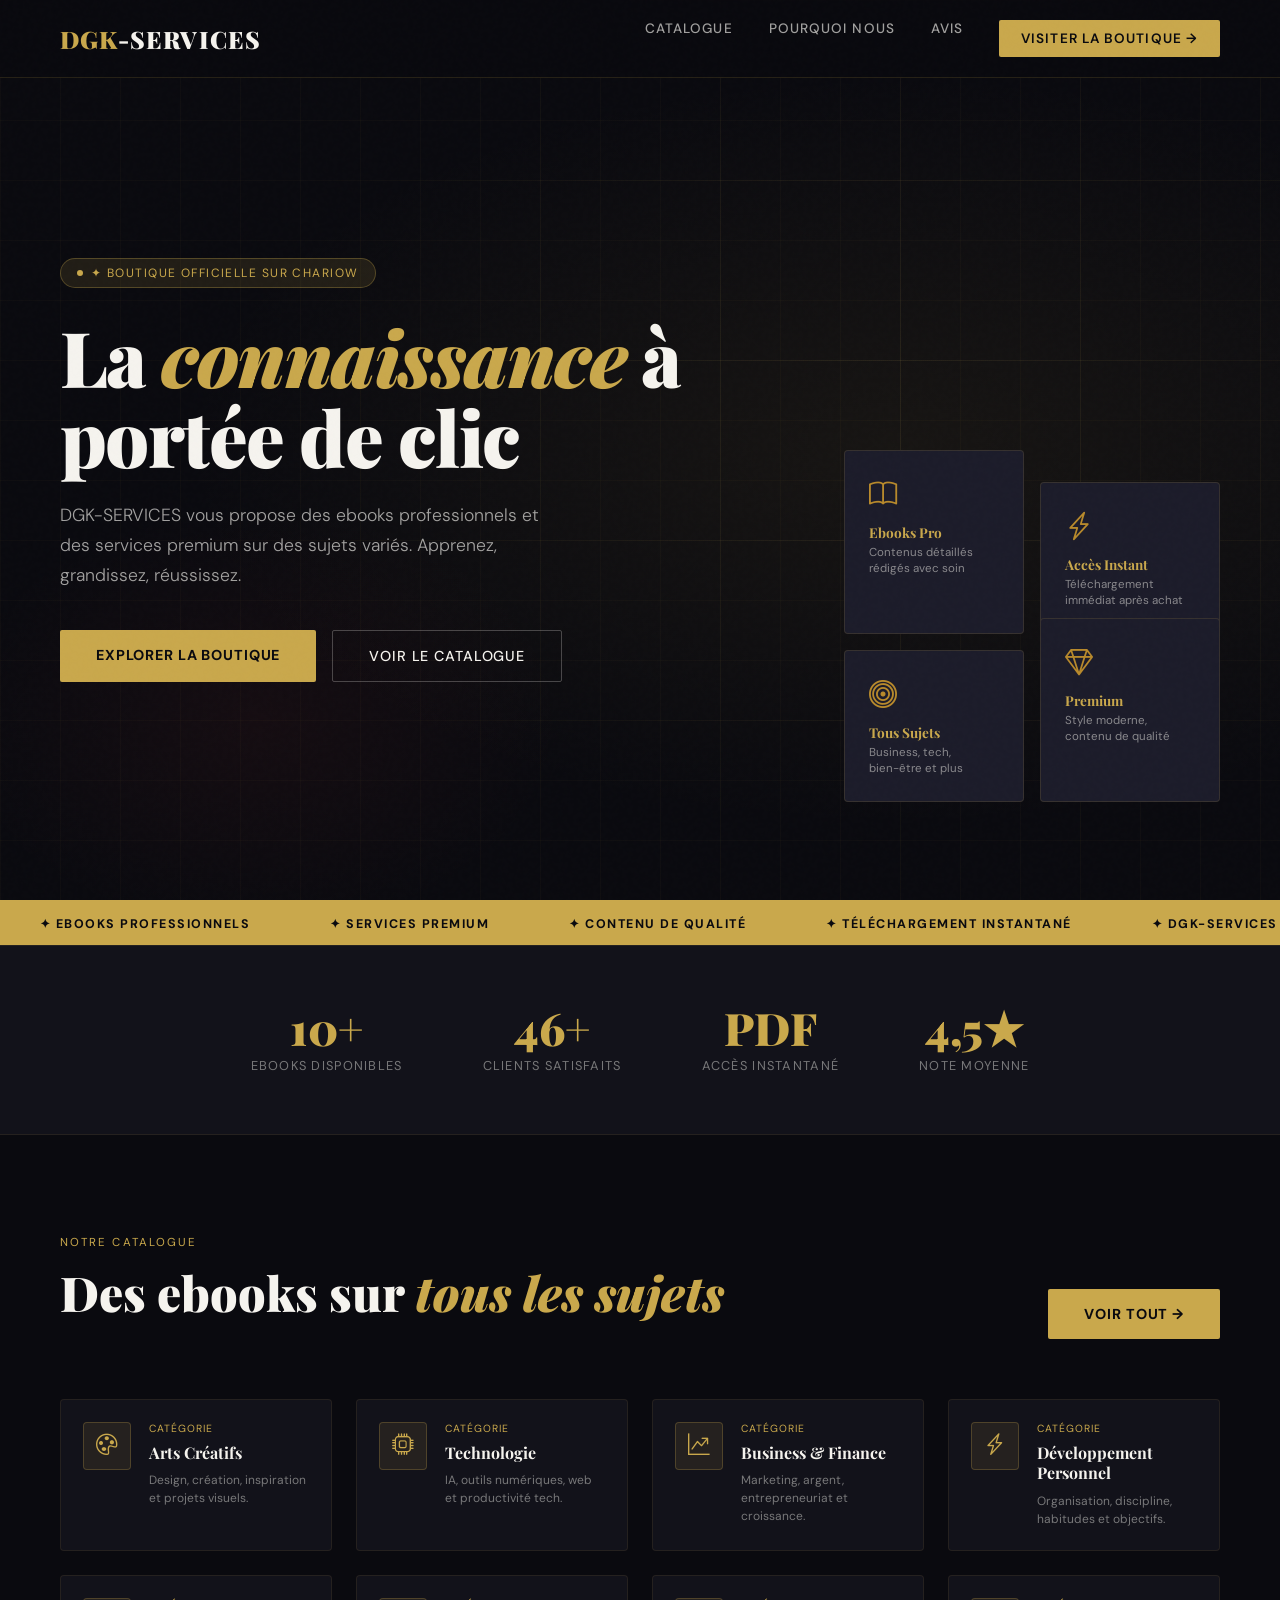
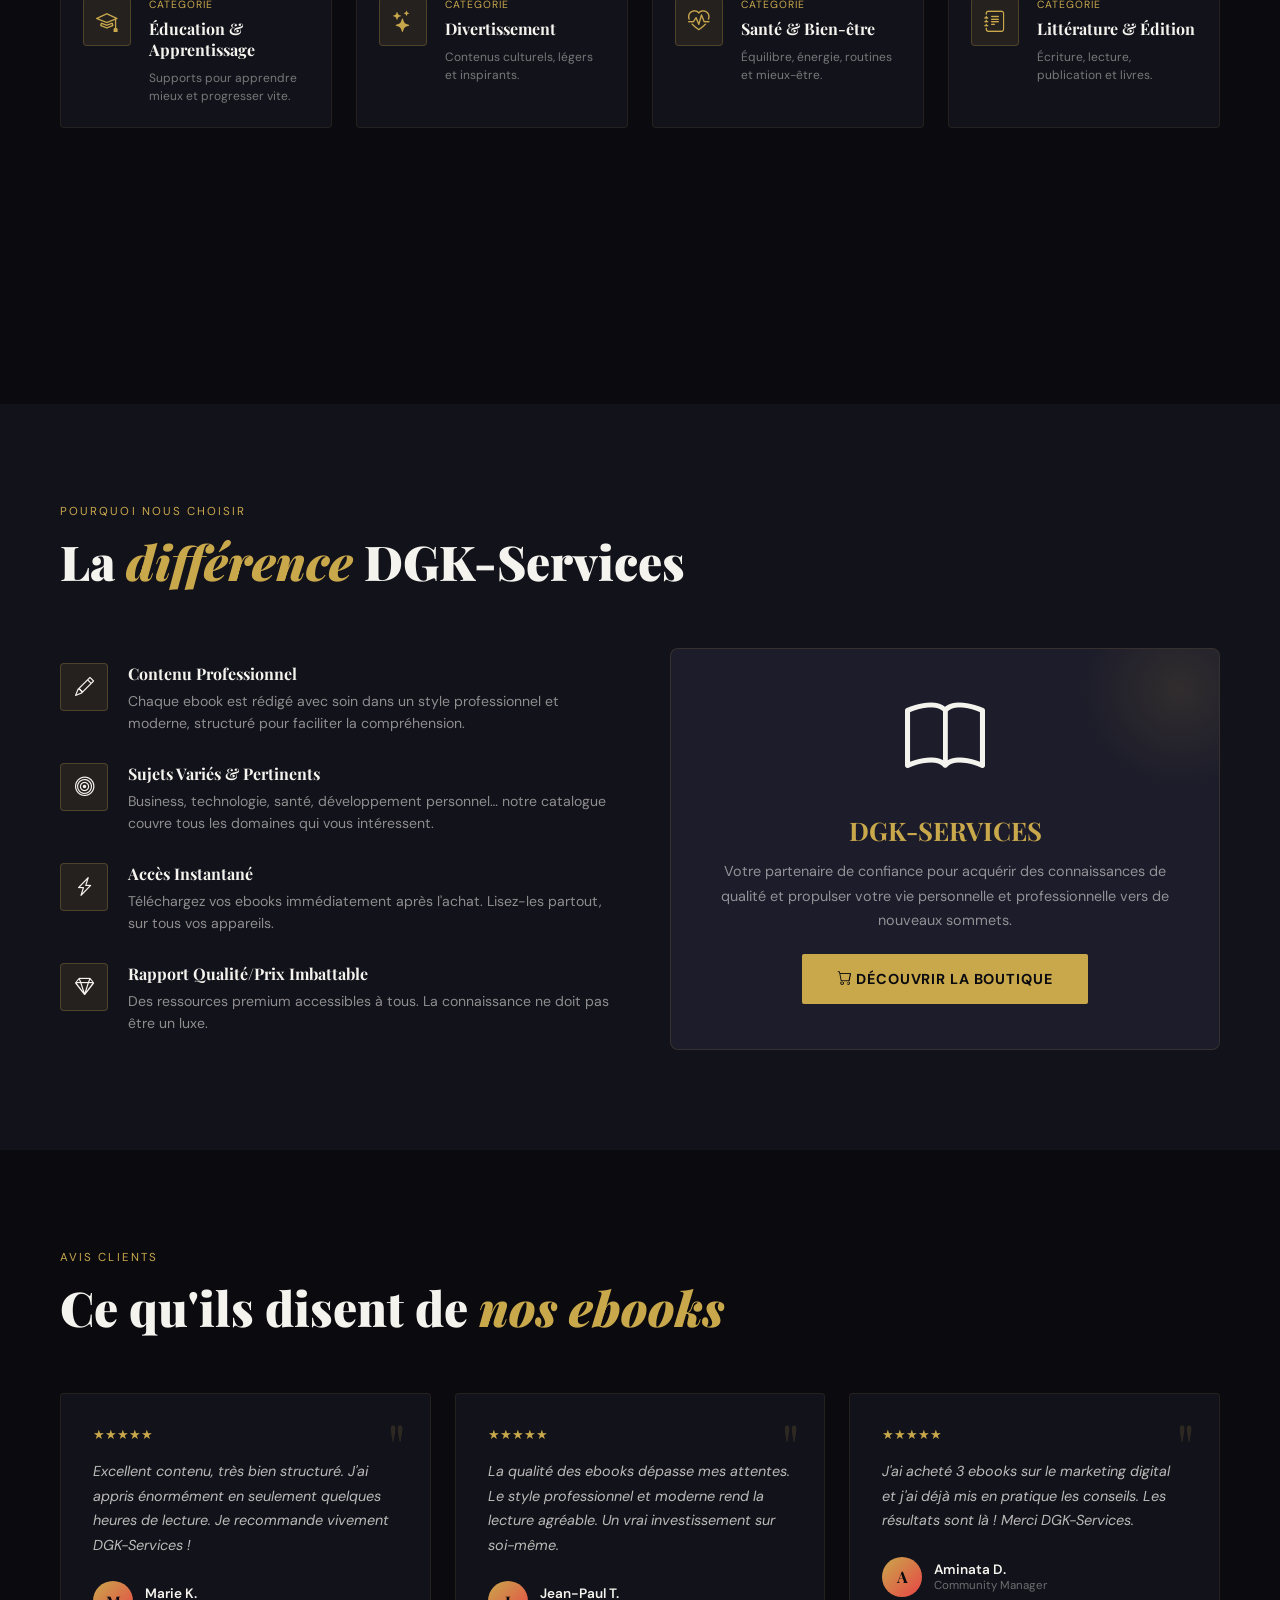
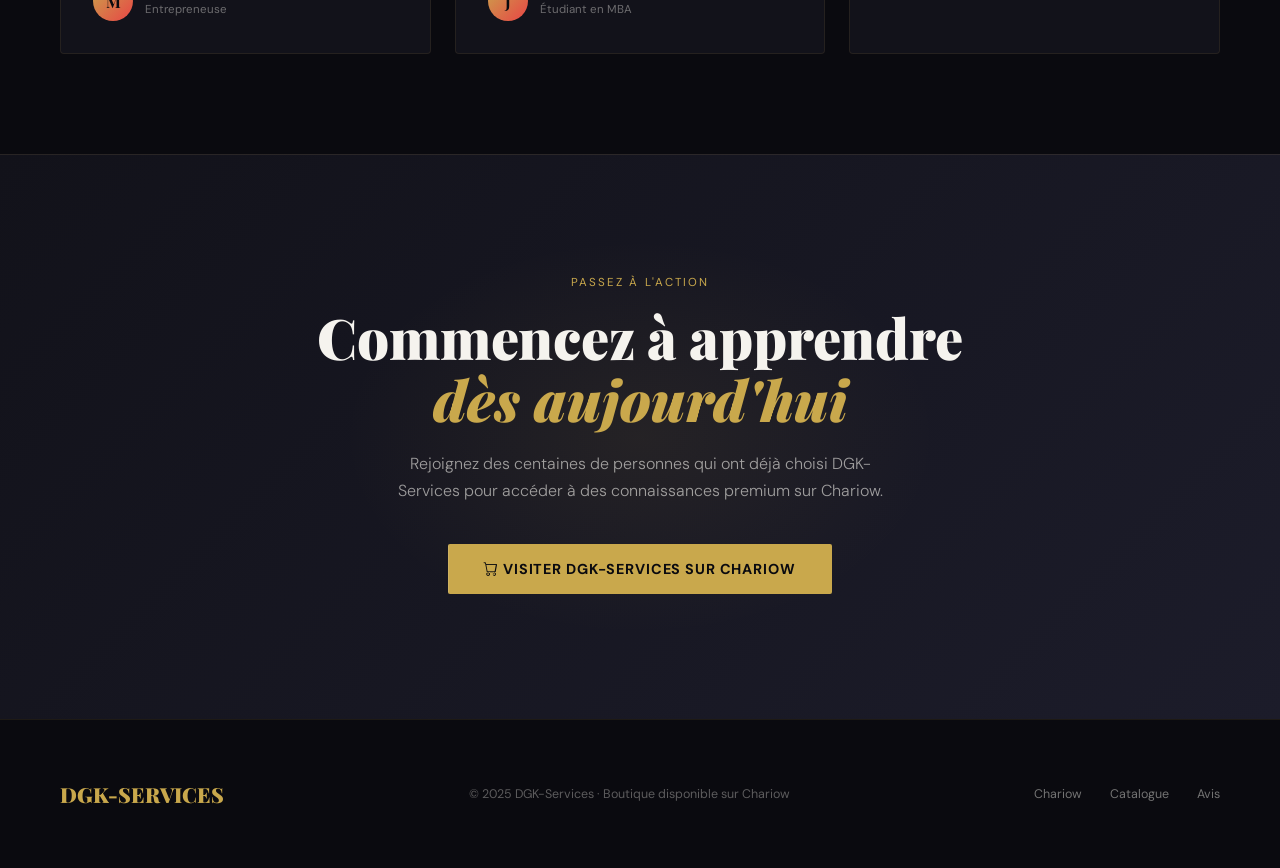
==== commit 27971a1f: "message de modification" ====
--- a/index.html
+++ b/index.html
@@ -93,8 +93,8 @@
     <div class="stat-label">Clients Satisfaits</div>
   </div>
   <div class="stat reveal">
-    <div class="stat-num">30+</div>
-    <div class="stat-label">Pages par ebook</div>
+    <div class="stat-num">PDF</div>
+    <div class="stat-label">Acc&egrave;s instantan&eacute;</div>
   </div>
   <div class="stat reveal">
     <div class="stat-num">4,5★</div>
--- a/style.css
+++ b/style.css
@@ -115,6 +115,22 @@
       linear-gradient(rgba(201,168,76,0.04) 1px, transparent 1px),
       linear-gradient(90deg, rgba(201,168,76,0.04) 1px, transparent 1px);
     background-size: 60px 60px;
+    opacity: 0.85;
+    animation: heroGridDrift 18s linear infinite, heroGridGlow 7s ease-in-out infinite;
+    pointer-events: none;
+  }
+
+  .hero-grid::after {
+    content: '';
+    position: absolute;
+    inset: 0;
+    background-image:
+      linear-gradient(rgba(240,208,128,0.08) 1px, transparent 1px),
+      linear-gradient(90deg, rgba(240,208,128,0.08) 1px, transparent 1px);
+    background-size: 180px 180px;
+    -webkit-mask-image: radial-gradient(circle at 68% 42%, #000 0%, transparent 58%);
+    mask-image: radial-gradient(circle at 68% 42%, #000 0%, transparent 58%);
+    animation: heroGridSweep 12s ease-in-out infinite;
   }
 
   .hero-content {
@@ -686,6 +702,34 @@
   @keyframes fadeLeft {
     from { opacity: 0; transform: translateX(40px); }
     to   { opacity: 1; transform: translateX(0); }
+  }
+
+  @keyframes heroGridDrift {
+    from { background-position: 0 0, 0 0; }
+    to { background-position: 60px 60px, 60px 60px; }
+  }
+
+  @keyframes heroGridGlow {
+    0%, 100% { opacity: 0.55; }
+    50% { opacity: 1; }
+  }
+
+  @keyframes heroGridSweep {
+    0%, 100% {
+      opacity: 0.18;
+      transform: translate3d(-24px, 18px, 0) scale(1);
+    }
+    50% {
+      opacity: 0.45;
+      transform: translate3d(28px, -18px, 0) scale(1.04);
+    }
+  }
+
+  @media (prefers-reduced-motion: reduce) {
+    .hero-grid,
+    .hero-grid::after {
+      animation: none;
+    }
   }
 
   .reveal {
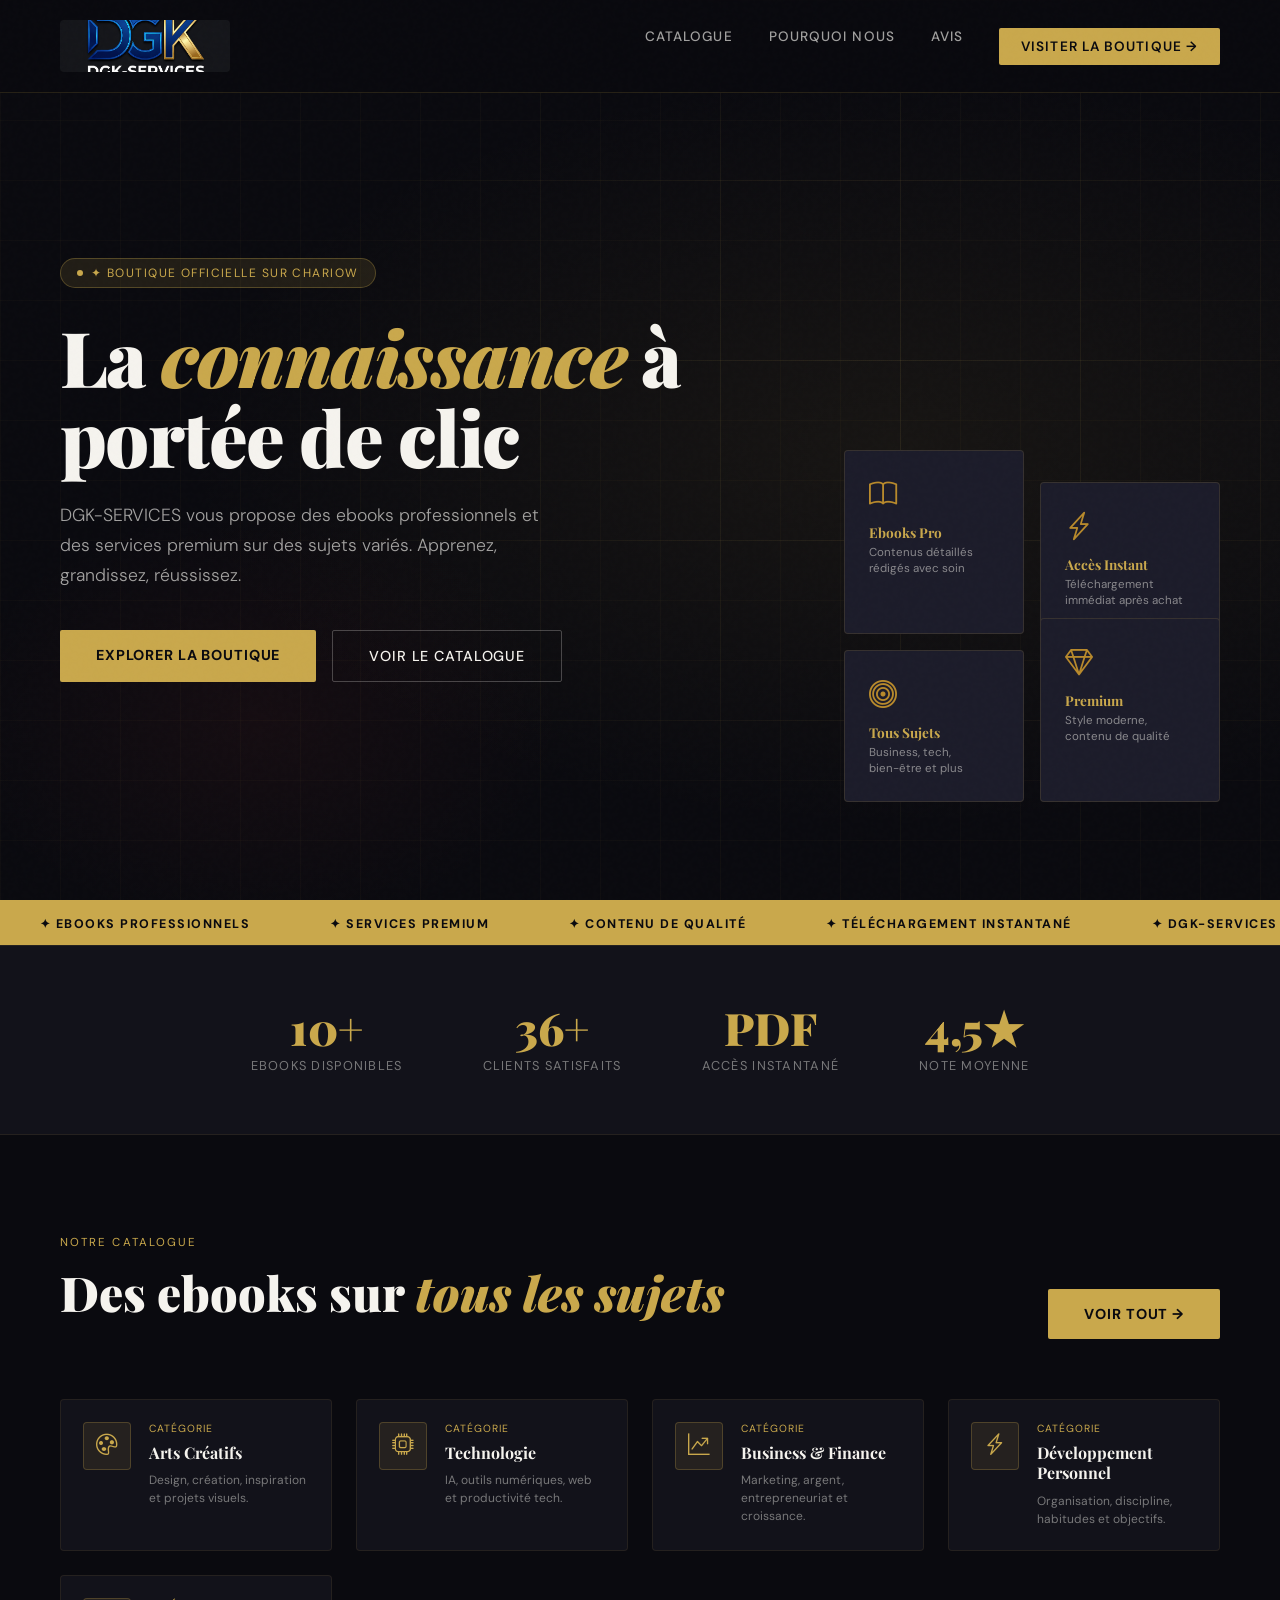
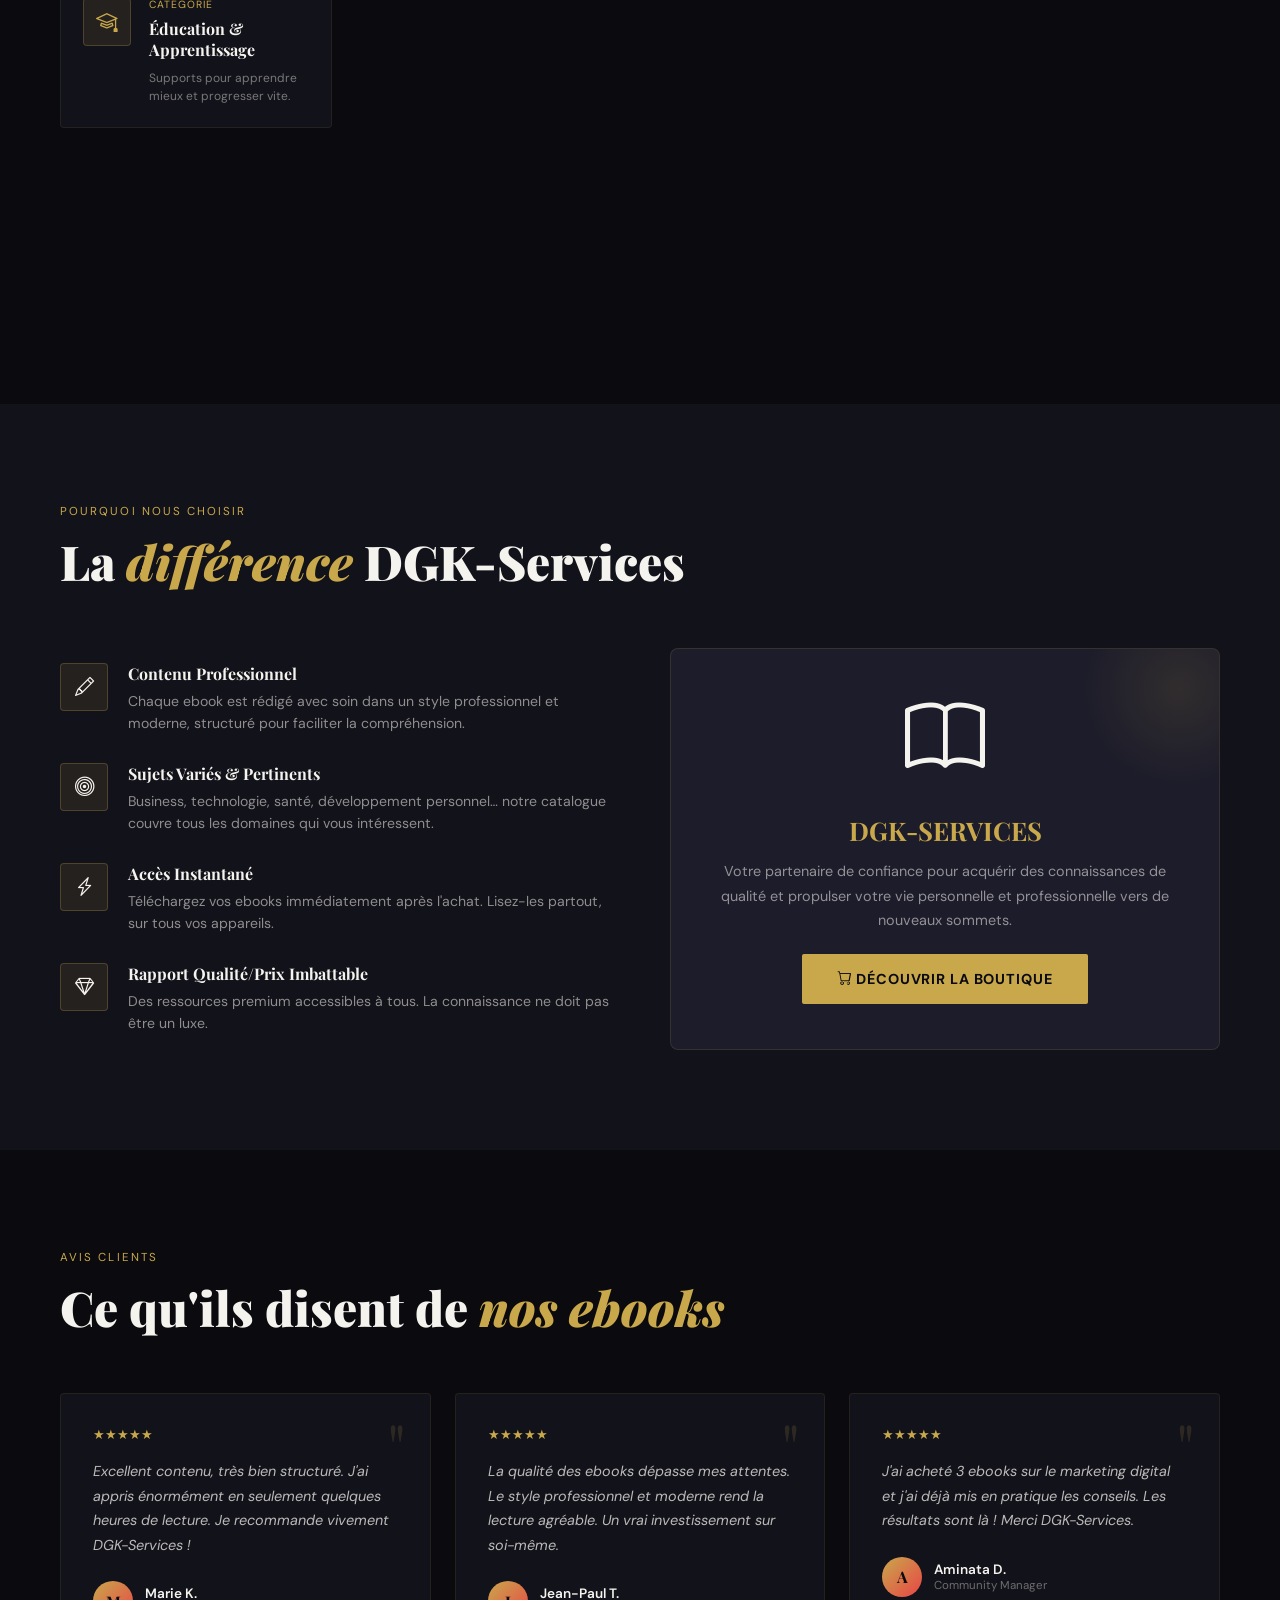
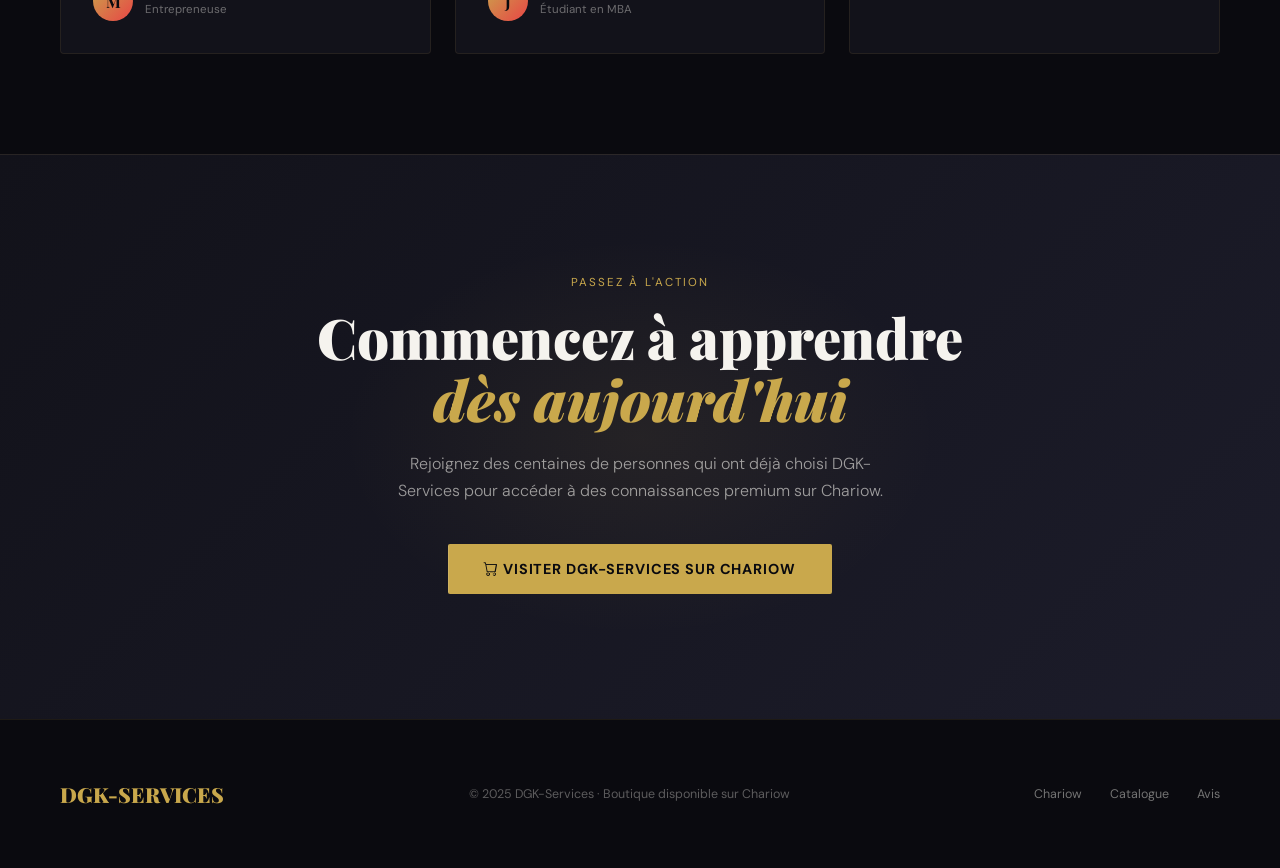
==== commit e49da4f3: "message de modification" ====
--- a/index.html
+++ b/index.html
@@ -4,6 +4,7 @@
 <meta charset="UTF-8">
 <meta name="viewport" content="width=device-width, initial-scale=1.0">
 <title>DGK-SERVICES — Boutique Ebooks & Services Professionnels</title>
+<link rel="icon" type="image/png" href="assets/logo dgk.png">
 <link rel="stylesheet" href="style.css">
 <link href="https://cdn.jsdelivr.net/npm/bootstrap-icons@1.11.3/font/bootstrap-icons.css" rel="stylesheet">
 <link href="https://fonts.googleapis.com/css2?family=Playfair+Display:wght@400;700;900&family=DM+Sans:wght@300;400;500;600&display=swap" rel="stylesheet">
@@ -13,7 +14,9 @@
 
 <!-- NAV -->
 <nav>
-  <div class="nav-logo">DGK<span>-SERVICES</span></div>
+  <div class="nav-logo">
+    <img src="assets/logo dgk.png" alt="DGK-SERVICES">
+  </div>
   <button class="nav-toggle" type="button" aria-label="Ouvrir le menu" aria-expanded="false">
     <i class="bi bi-list"></i>
   </button>
--- a/style.css
+++ b/style.css
@@ -45,14 +45,20 @@
   }
 
   .nav-logo {
-    font-family: 'Playfair Display', serif;
-    font-weight: 900;
-    font-size: 1.5rem;
-    letter-spacing: 0.05em;
-    color: var(--gold);
-  }
-
-  .nav-logo span { color: var(--white); }
+    width: 170px;
+    height: 52px;
+    display: block;
+    overflow: hidden;
+    border-radius: 4px;
+  }
+
+  .nav-logo img {
+    width: 100%;
+    height: 100%;
+    display: block;
+    object-fit: cover;
+    object-position: center;
+  }
 
   .nav-links { display: flex; gap: 36px; }
   .nav-links a {
@@ -772,6 +778,10 @@
   /* ── RESPONSIVE ── */
   @media (max-width: 900px) {
     nav { padding: 16px 24px; }
+    .nav-logo {
+      width: 132px;
+      height: 42px;
+    }
     .nav-toggle { display: flex; }
     .nav-links {
       position: absolute;
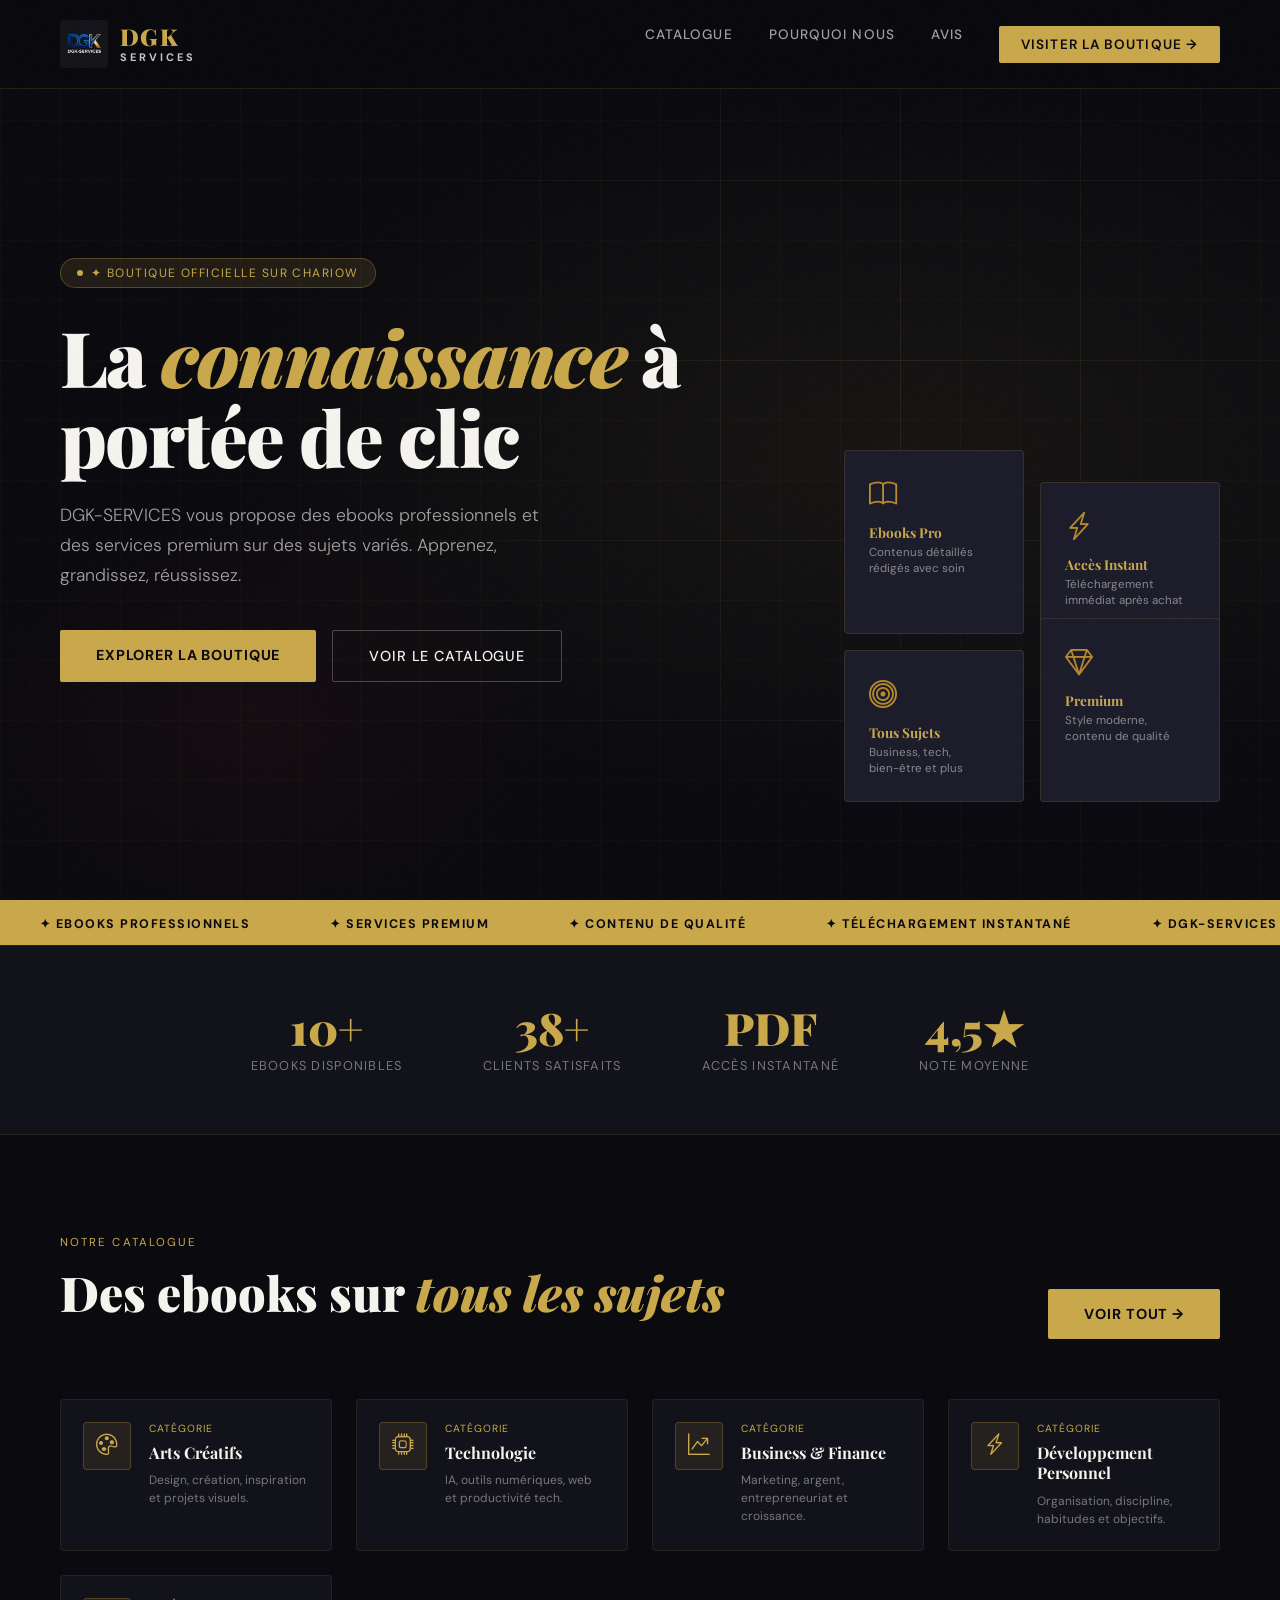
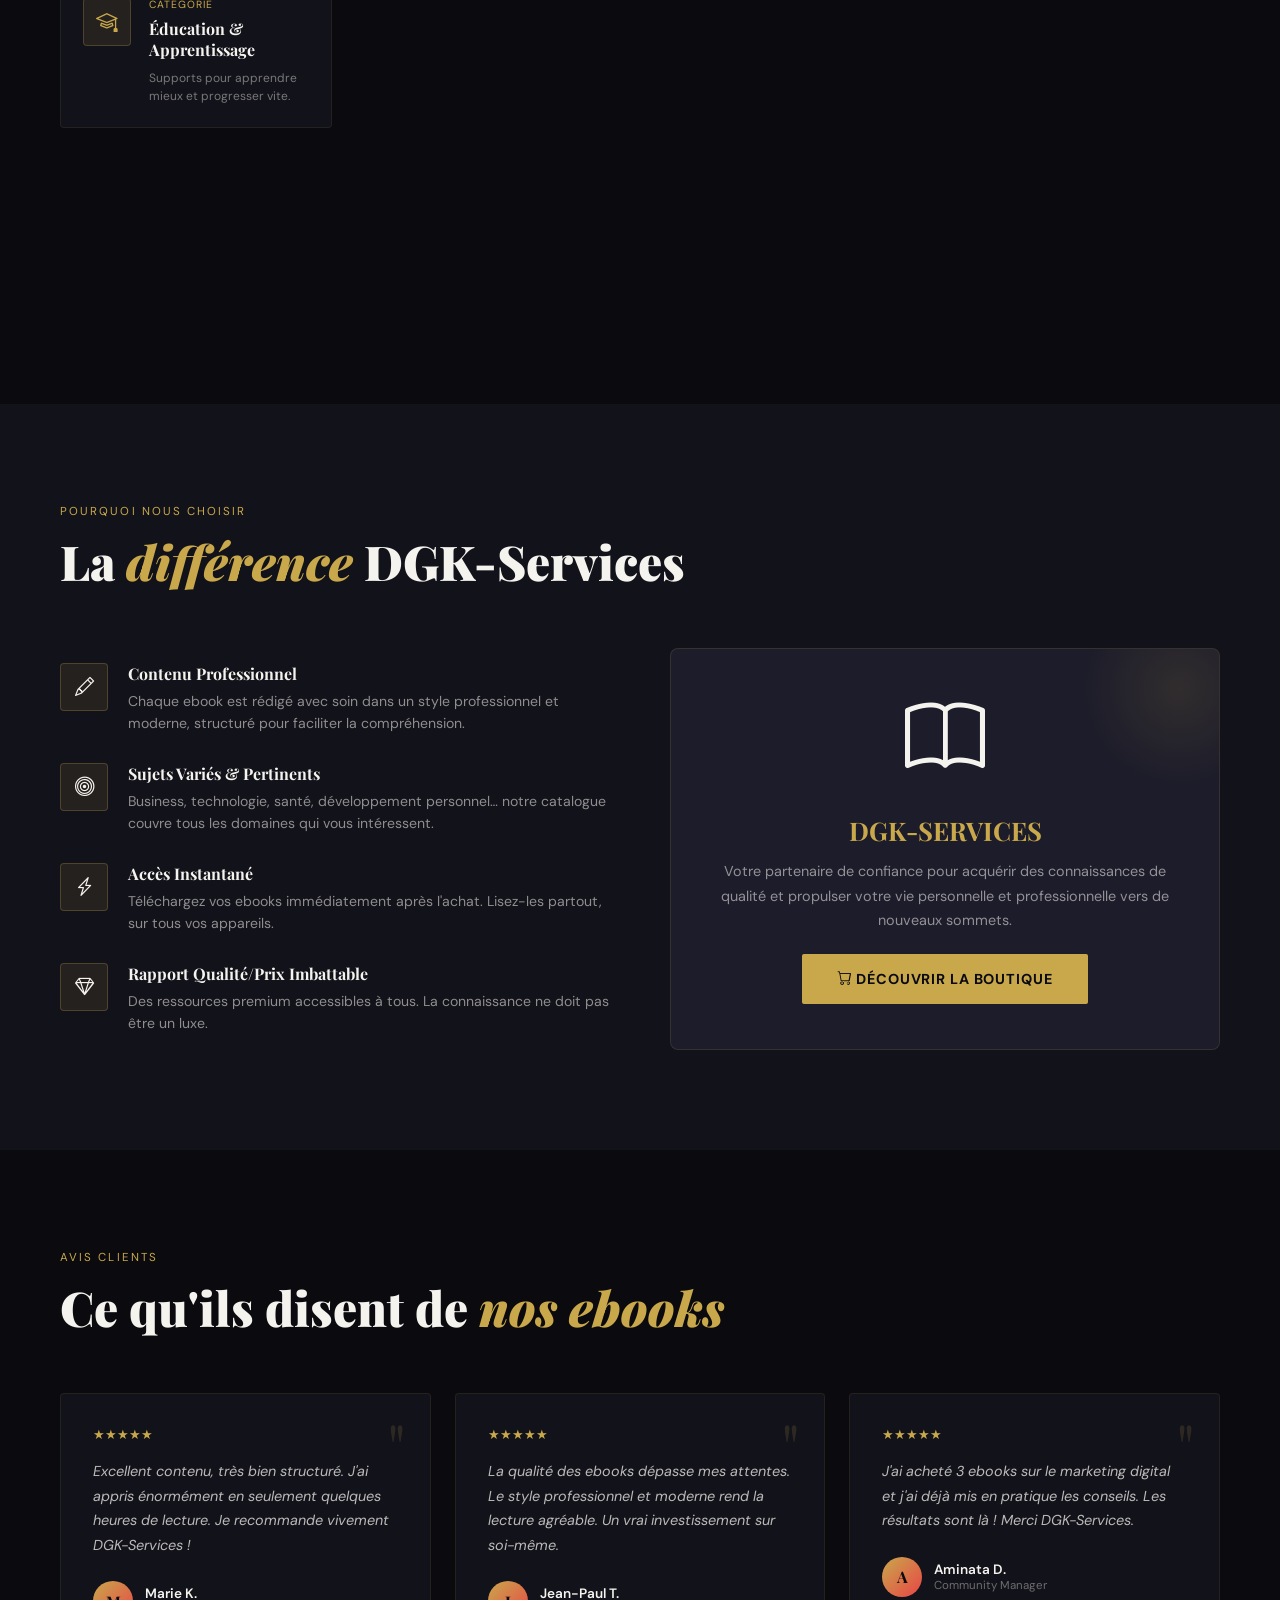
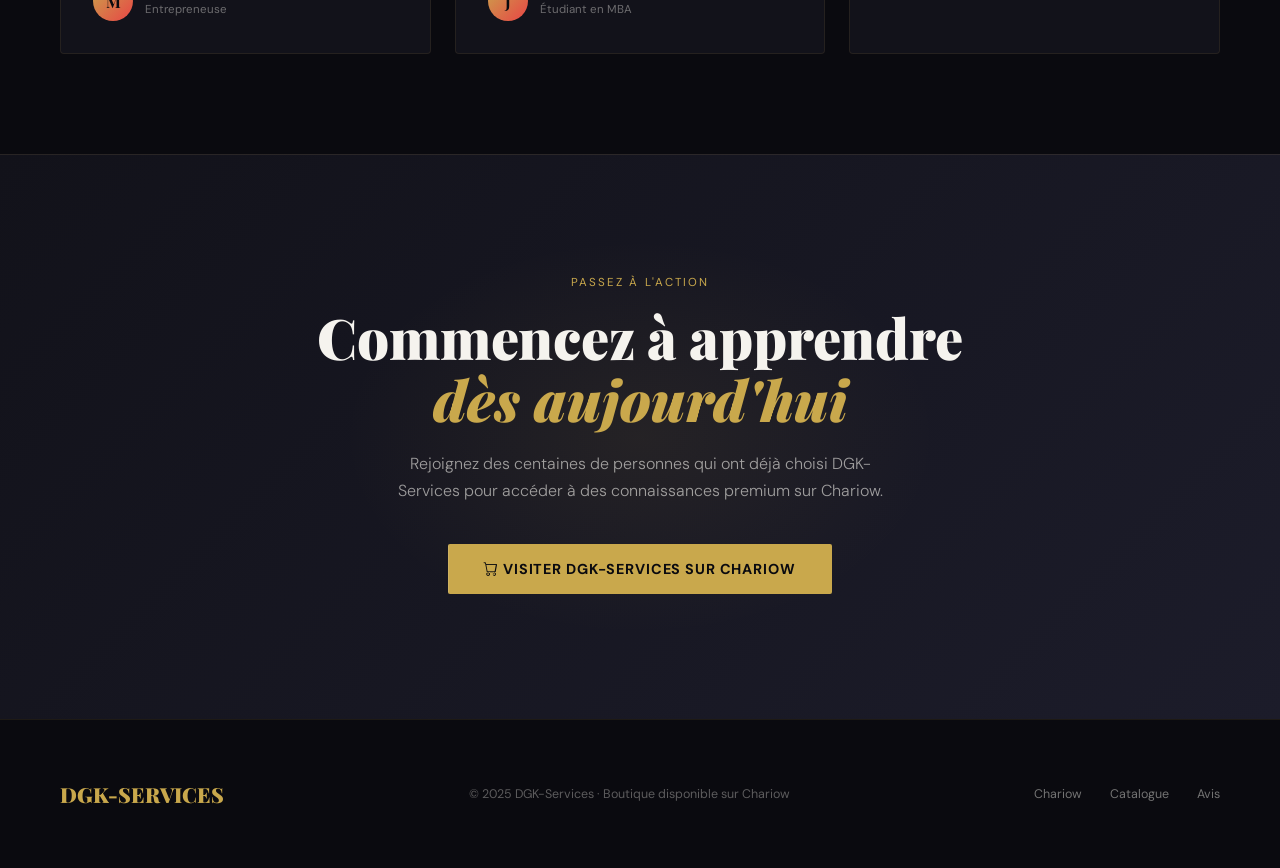
==== commit f60d7994: "message de modification" ====
--- a/index.html
+++ b/index.html
@@ -16,6 +16,10 @@
 <nav>
   <div class="nav-logo">
     <img src="assets/logo dgk.png" alt="DGK-SERVICES">
+    <span class="nav-logo-text">
+      <span class="nav-logo-title">DGK</span>
+      <span class="nav-logo-subtitle">SERVICES</span>
+    </span>
   </div>
   <button class="nav-toggle" type="button" aria-label="Ouvrir le menu" aria-expanded="false">
     <i class="bi bi-list"></i>
--- a/style.css
+++ b/style.css
@@ -45,19 +45,42 @@
   }
 
   .nav-logo {
-    width: 170px;
-    height: 52px;
-    display: block;
-    overflow: hidden;
-    border-radius: 4px;
+    display: inline-flex;
+    align-items: center;
+    gap: 12px;
+    color: var(--white);
+    text-decoration: none;
   }
 
   .nav-logo img {
-    width: 100%;
-    height: 100%;
+    width: 48px;
+    height: 48px;
     display: block;
     object-fit: cover;
     object-position: center;
+    border-radius: 4px;
+  }
+
+  .nav-logo-text {
+    display: flex;
+    flex-direction: column;
+    line-height: 1;
+  }
+
+  .nav-logo-title {
+    font-family: 'Playfair Display', serif;
+    font-size: 1.45rem;
+    font-weight: 900;
+    letter-spacing: 0.06em;
+    color: var(--gold);
+  }
+
+  .nav-logo-subtitle {
+    margin-top: 4px;
+    font-size: 0.68rem;
+    font-weight: 700;
+    letter-spacing: 0.28em;
+    color: rgba(245,243,238,0.82);
   }
 
   .nav-links { display: flex; gap: 36px; }
@@ -778,9 +801,15 @@
   /* ── RESPONSIVE ── */
   @media (max-width: 900px) {
     nav { padding: 16px 24px; }
-    .nav-logo {
-      width: 132px;
-      height: 42px;
+    .nav-logo { gap: 9px; }
+    .nav-logo img {
+      width: 40px;
+      height: 40px;
+    }
+    .nav-logo-title { font-size: 1.15rem; }
+    .nav-logo-subtitle {
+      font-size: 0.58rem;
+      letter-spacing: 0.22em;
     }
     .nav-toggle { display: flex; }
     .nav-links {
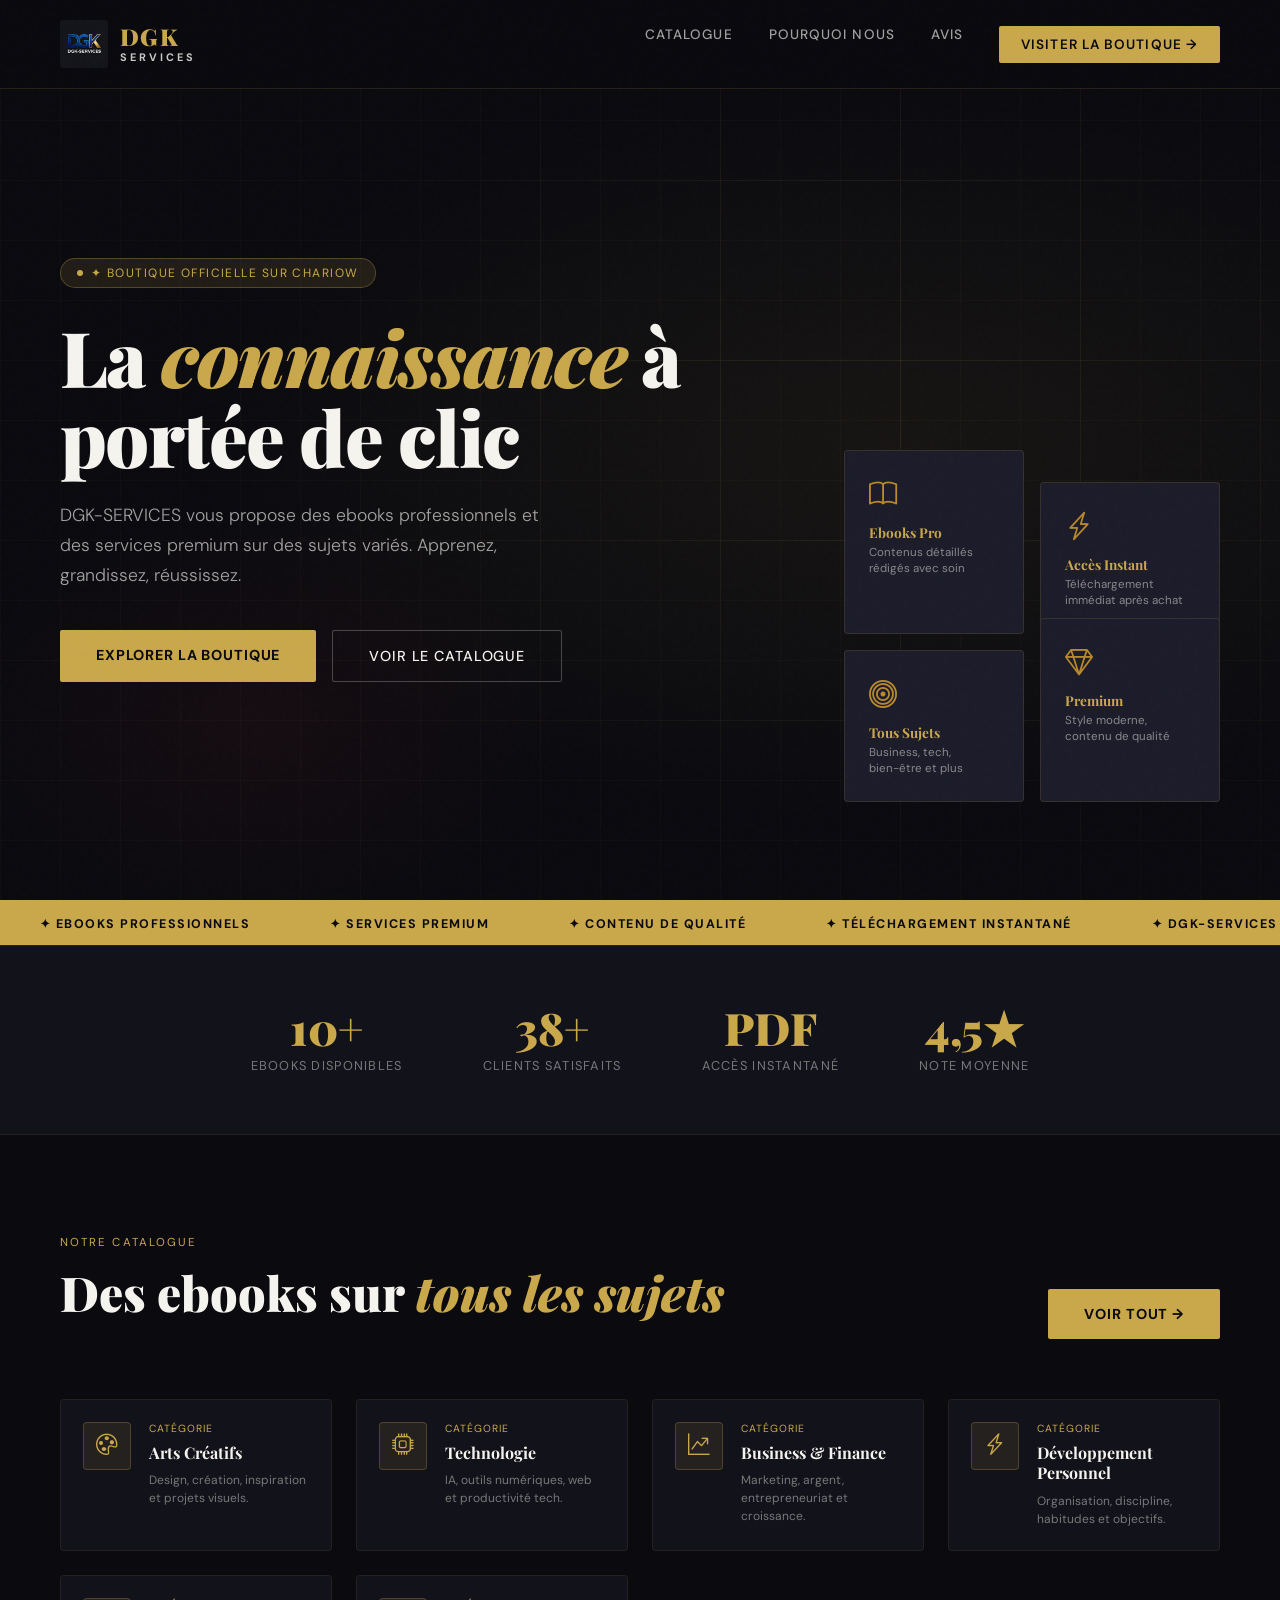
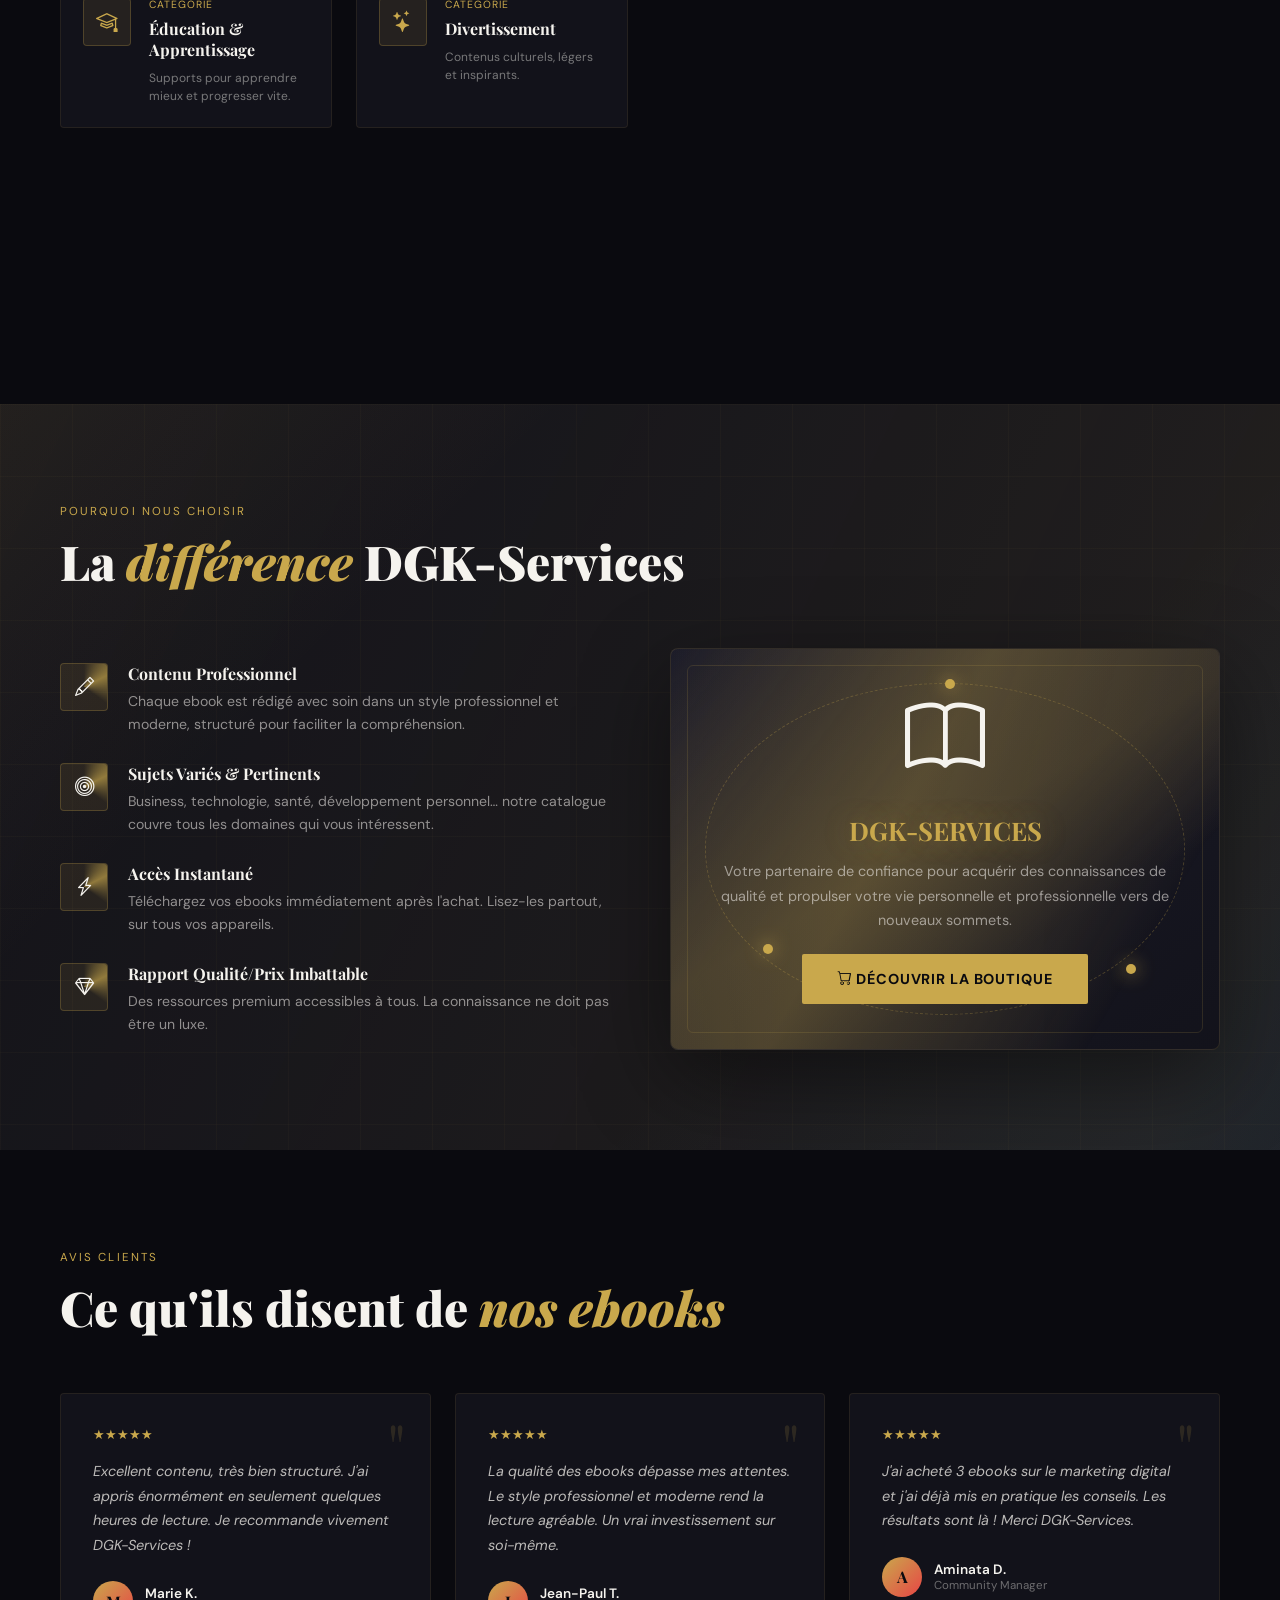
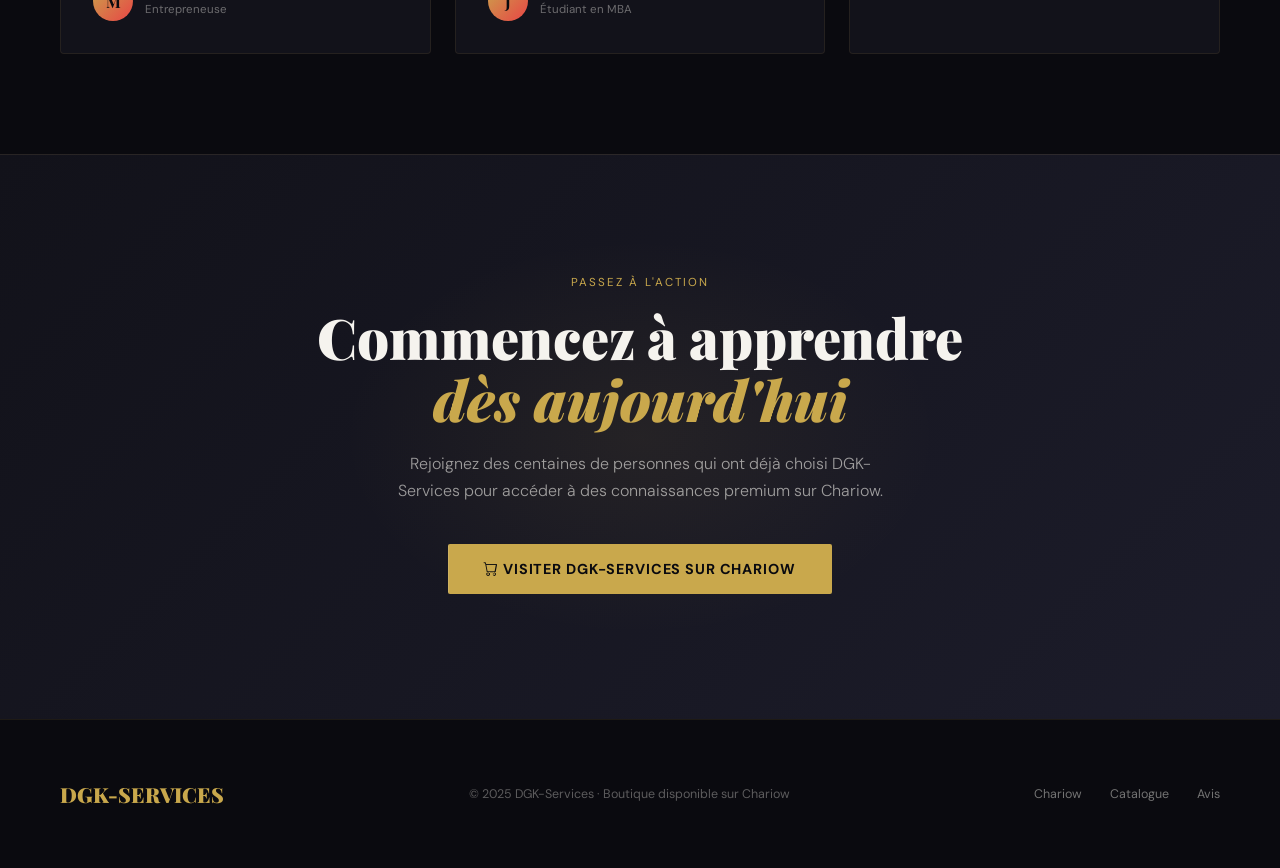
==== commit 90910f78: "message de modification" ====
--- a/index.html
+++ b/index.html
@@ -216,6 +216,13 @@
 
 <!-- WHY -->
 <section class="why" id="pourquoi">
+  <div class="why-kinetic" aria-hidden="true">
+    <span></span>
+    <span></span>
+    <span></span>
+    <span></span>
+    <span></span>
+  </div>
   <div class="reveal">
     <div class="section-label">Pourquoi nous choisir</div>
     <div class="section-title">La <em>différence</em> DGK-Services</div>
@@ -259,6 +266,11 @@
     </div>
 
     <div class="why-visual reveal">
+      <div class="why-orbit" aria-hidden="true">
+        <span></span>
+        <span></span>
+        <span></span>
+      </div>
       <div class="why-visual-icon"><i class="bi bi-book"></i></div>
       <h3>DGK-SERVICES</h3>
       <p>Votre partenaire de confiance pour acquérir des connaissances de qualité et propulser votre vie personnelle et professionnelle vers de nouveaux sommets.</p>
--- a/style.css
+++ b/style.css
@@ -521,7 +521,70 @@
   }
 
   /* ── WHY ── */
-  .why { background: var(--dark2); }
+  .why {
+    background:
+      linear-gradient(135deg, rgba(201,168,76,0.09), transparent 28%),
+      linear-gradient(315deg, rgba(66,153,225,0.08), transparent 34%),
+      var(--dark2);
+    position: relative;
+    overflow: hidden;
+  }
+
+  .why::before {
+    content: '';
+    position: absolute;
+    inset: -72px;
+    background-image:
+      linear-gradient(115deg, transparent 0%, rgba(201,168,76,0.12) 45%, transparent 58%),
+      linear-gradient(rgba(201,168,76,0.045) 1px, transparent 1px),
+      linear-gradient(90deg, rgba(201,168,76,0.045) 1px, transparent 1px);
+    background-size: 220% 100%, 72px 72px, 72px 72px;
+    opacity: 0.75;
+    animation: whySweep 5.8s ease-in-out infinite, whyGridMove 18s linear infinite;
+    pointer-events: none;
+  }
+
+  .why > * {
+    position: relative;
+    z-index: 1;
+  }
+
+  .why-kinetic {
+    position: absolute;
+    inset: 0;
+    z-index: 0;
+    overflow: hidden;
+    pointer-events: none;
+  }
+
+  .why-kinetic span {
+    position: absolute;
+    display: block;
+    height: 2px;
+    width: 220px;
+    background: linear-gradient(90deg, transparent, rgba(201,168,76,0.9), transparent);
+    filter: drop-shadow(0 0 12px rgba(201,168,76,0.72));
+    opacity: 0;
+    animation: whyLaserMove 4.2s linear infinite;
+  }
+
+  .why-kinetic span:nth-child(1) { top: 18%; left: -240px; animation-delay: 0s; }
+  .why-kinetic span:nth-child(2) { top: 38%; left: -260px; animation-delay: 1.05s; width: 300px; }
+  .why-kinetic span:nth-child(3) { top: 64%; left: -220px; animation-delay: 2.1s; }
+  .why-kinetic span:nth-child(4) {
+    top: 78%;
+    right: -260px;
+    width: 280px;
+    animation-name: whyLaserMoveReverse;
+    animation-delay: 0.65s;
+  }
+  .why-kinetic span:nth-child(5) {
+    top: 28%;
+    right: -220px;
+    width: 240px;
+    animation-name: whyLaserMoveReverse;
+    animation-delay: 2.8s;
+  }
 
   .why-grid {
     display: grid;
@@ -537,7 +600,16 @@
     display: flex;
     gap: 20px;
     align-items: flex-start;
-  }
+    transform-origin: left center;
+  }
+
+  .why-item.visible {
+    animation: whyItemPop 0.8s cubic-bezier(.18,1.35,.34,1) both;
+  }
+
+  .why-item:nth-child(2).visible { animation-delay: 0.1s; }
+  .why-item:nth-child(3).visible { animation-delay: 0.2s; }
+  .why-item:nth-child(4).visible { animation-delay: 0.3s; }
 
   .why-icon {
     width: 48px;
@@ -550,6 +622,36 @@
     align-items: center;
     justify-content: center;
     font-size: 1.2rem;
+    color: var(--white);
+    position: relative;
+    overflow: hidden;
+    box-shadow: 0 0 0 rgba(201,168,76,0);
+    animation: whyIconPulse 2.4s ease-in-out infinite;
+  }
+
+  .why-item:nth-child(2) .why-icon { animation-delay: 0.35s; }
+  .why-item:nth-child(3) .why-icon { animation-delay: 0.7s; }
+  .why-item:nth-child(4) .why-icon { animation-delay: 1.05s; }
+
+  .why-item:nth-child(odd) .why-icon i {
+    animation: whyIconWiggle 1.8s ease-in-out infinite;
+  }
+
+  .why-item:nth-child(even) .why-icon i {
+    animation: whyIconBounce 1.8s ease-in-out infinite;
+  }
+
+  .why-icon::before {
+    content: '';
+    position: absolute;
+    inset: -40%;
+    background: conic-gradient(from 0deg, transparent, rgba(201,168,76,0.65), transparent 35%);
+    animation: whyIconSpin 3.4s linear infinite;
+  }
+
+  .why-icon i {
+    position: relative;
+    z-index: 1;
   }
 
   .why-text h4 {
@@ -566,25 +668,49 @@
   }
 
   .why-visual {
-    background: var(--dark3);
+    background:
+      linear-gradient(145deg, rgba(28,28,42,0.94), rgba(18,18,26,0.92)),
+      var(--dark3);
     border: 1px solid rgba(201,168,76,0.15);
     border-radius: 8px;
     padding: 40px;
     text-align: center;
     position: relative;
     overflow: hidden;
+    box-shadow: 0 28px 90px rgba(0,0,0,0.45);
+    animation: whyVisualFloat 4.5s ease-in-out infinite;
   }
 
   .why-visual::before {
     content: '';
     position: absolute;
-    top: -60px; right: -60px;
-    width: 200px; height: 200px;
-    background: radial-gradient(circle, rgba(201,168,76,0.12), transparent 70%);
-    border-radius: 50%;
-  }
-
-  .why-visual-icon { font-size: 5rem; margin-bottom: 20px; }
+    inset: -2px;
+    background:
+      linear-gradient(120deg, transparent, rgba(201,168,76,0.38), transparent 42%),
+      linear-gradient(150deg, transparent 0%, rgba(201,168,76,0.16) 48%, transparent 70%);
+    background-size: 240% 100%, 100% 100%;
+    opacity: 0.78;
+    animation: whyCardShine 3.8s ease-in-out infinite;
+    pointer-events: none;
+  }
+
+  .why-visual::after {
+    content: '';
+    position: absolute;
+    inset: 16px;
+    border: 1px solid rgba(201,168,76,0.16);
+    border-radius: 6px;
+    pointer-events: none;
+    animation: whyFramePulse 2.8s ease-in-out infinite;
+  }
+
+  .why-visual-icon {
+    font-size: 5rem;
+    margin-bottom: 20px;
+    position: relative;
+    z-index: 1;
+    animation: whyBookBeat 2.2s ease-in-out infinite;
+  }
 
   .why-visual h3 {
     font-family: 'Playfair Display', serif;
@@ -592,13 +718,48 @@
     font-weight: 700;
     color: var(--gold);
     margin-bottom: 12px;
+    position: relative;
+    z-index: 1;
+    text-shadow: 0 0 28px rgba(201,168,76,0.34);
   }
 
   .why-visual p {
     font-size: 0.9rem;
     color: rgba(245,243,238,0.55);
     line-height: 1.7;
-  }
+    position: relative;
+    z-index: 1;
+  }
+
+  .why-visual .btn-primary {
+    position: relative;
+    z-index: 1;
+    animation: whyCtaPulse 2.1s ease-in-out infinite;
+  }
+
+  .why-orbit {
+    position: absolute;
+    inset: 34px;
+    z-index: 0;
+    border: 1px dashed rgba(201,168,76,0.28);
+    border-radius: 50%;
+    animation: whyOrbitSpin 7s linear infinite;
+    pointer-events: none;
+  }
+
+  .why-orbit span {
+    position: absolute;
+    width: 10px;
+    height: 10px;
+    border-radius: 999px;
+    background: var(--gold);
+    box-shadow: 0 0 18px rgba(201,168,76,0.95);
+    animation: whyBlink 1s ease-in-out infinite;
+  }
+
+  .why-orbit span:nth-child(1) { top: -5px; left: 50%; }
+  .why-orbit span:nth-child(2) { right: 10%; bottom: 12%; animation-delay: 0.25s; }
+  .why-orbit span:nth-child(3) { left: 12%; bottom: 18%; animation-delay: 0.5s; }
 
   /* ── TESTIMONIALS ── */
   .testimonials { background: var(--dark); }
@@ -754,9 +915,160 @@
     }
   }
 
+  @keyframes whySweep {
+    0%, 100% { background-position: 140% 0, 0 0, 0 0; }
+    50% { background-position: -70% 0, 36px 36px, 36px 36px; }
+  }
+
+  @keyframes whyGridMove {
+    from { transform: translate3d(0, 0, 0); }
+    to { transform: translate3d(72px, 72px, 0); }
+  }
+
+  @keyframes whyItemPop {
+    0% {
+      opacity: 0;
+      transform: translateX(-72px) scale(0.92) rotate(-2deg);
+      filter: blur(8px);
+    }
+    62% {
+      opacity: 1;
+      transform: translateX(8px) scale(1.035) rotate(0.7deg);
+      filter: blur(0);
+    }
+    100% {
+      opacity: 1;
+      transform: translateX(0) scale(1) rotate(0);
+      filter: blur(0);
+    }
+  }
+
+  @keyframes whyIconPulse {
+    0%, 100% {
+      transform: translateY(0) scale(1);
+      box-shadow: 0 0 0 rgba(201,168,76,0);
+    }
+    50% {
+      transform: translateY(-4px) scale(1.08);
+      box-shadow: 0 0 26px rgba(201,168,76,0.35);
+    }
+  }
+
+  @keyframes whyIconSpin {
+    to { transform: rotate(360deg); }
+  }
+
+  @keyframes whyVisualFloat {
+    0%, 100% {
+      transform: translateY(0) scale(1);
+      box-shadow: 0 28px 90px rgba(0,0,0,0.45);
+    }
+    50% {
+      transform: translateY(-12px) scale(1.015);
+      box-shadow: 0 38px 120px rgba(201,168,76,0.16), 0 28px 90px rgba(0,0,0,0.5);
+    }
+  }
+
+  @keyframes whyCardShine {
+    0%, 100% { background-position: 160% 0, 0 0; opacity: 0.48; }
+    50% { background-position: -80% 0, 0 0; opacity: 0.9; }
+  }
+
+  @keyframes whyFramePulse {
+    0%, 100% {
+      opacity: 0.45;
+      transform: scale(1);
+    }
+    50% {
+      opacity: 0.9;
+      transform: scale(0.975);
+    }
+  }
+
+  @keyframes whyBookBeat {
+    0%, 100% {
+      transform: translateY(0) rotate(0) scale(1);
+      text-shadow: 0 0 0 rgba(245,243,238,0);
+    }
+    50% {
+      transform: translateY(-8px) rotate(-2deg) scale(1.08);
+      text-shadow: 0 0 30px rgba(245,243,238,0.42);
+    }
+  }
+
+  @keyframes whyCtaPulse {
+    0%, 100% { box-shadow: 0 0 0 rgba(201,168,76,0); }
+    50% { box-shadow: 0 0 32px rgba(201,168,76,0.35); }
+  }
+
+  @keyframes whyLaserMove {
+    0% {
+      opacity: 0;
+      transform: translateX(0) skewX(-18deg);
+    }
+    12%, 78% { opacity: 1; }
+    100% {
+      opacity: 0;
+      transform: translateX(calc(100vw + 520px)) skewX(-18deg);
+    }
+  }
+
+  @keyframes whyLaserMoveReverse {
+    0% {
+      opacity: 0;
+      transform: translateX(0) skewX(18deg);
+    }
+    12%, 78% { opacity: 1; }
+    100% {
+      opacity: 0;
+      transform: translateX(calc(-100vw - 520px)) skewX(18deg);
+    }
+  }
+
+  @keyframes whyIconWiggle {
+    0%, 100% { transform: rotate(0) scale(1); }
+    25% { transform: rotate(-13deg) scale(1.1); }
+    50% { transform: rotate(10deg) scale(1.16); }
+    75% { transform: rotate(-6deg) scale(1.08); }
+  }
+
+  @keyframes whyIconBounce {
+    0%, 100% { transform: translateY(0) scale(1); }
+    35% { transform: translateY(-8px) scale(1.18); }
+    65% { transform: translateY(3px) scale(0.96); }
+  }
+
+  @keyframes whyOrbitSpin {
+    to { transform: rotate(360deg); }
+  }
+
+  @keyframes whyBlink {
+    0%, 100% {
+      opacity: 0.25;
+      transform: scale(0.75);
+    }
+    50% {
+      opacity: 1;
+      transform: scale(1.35);
+    }
+  }
+
   @media (prefers-reduced-motion: reduce) {
     .hero-grid,
-    .hero-grid::after {
+    .hero-grid::after,
+    .why::before,
+    .why-item.visible,
+    .why-kinetic span,
+    .why-icon,
+    .why-icon::before,
+    .why-icon i,
+    .why-visual,
+    .why-visual::before,
+    .why-visual::after,
+    .why-visual-icon,
+    .why-visual .btn-primary,
+    .why-orbit,
+    .why-orbit span {
       animation: none;
     }
   }
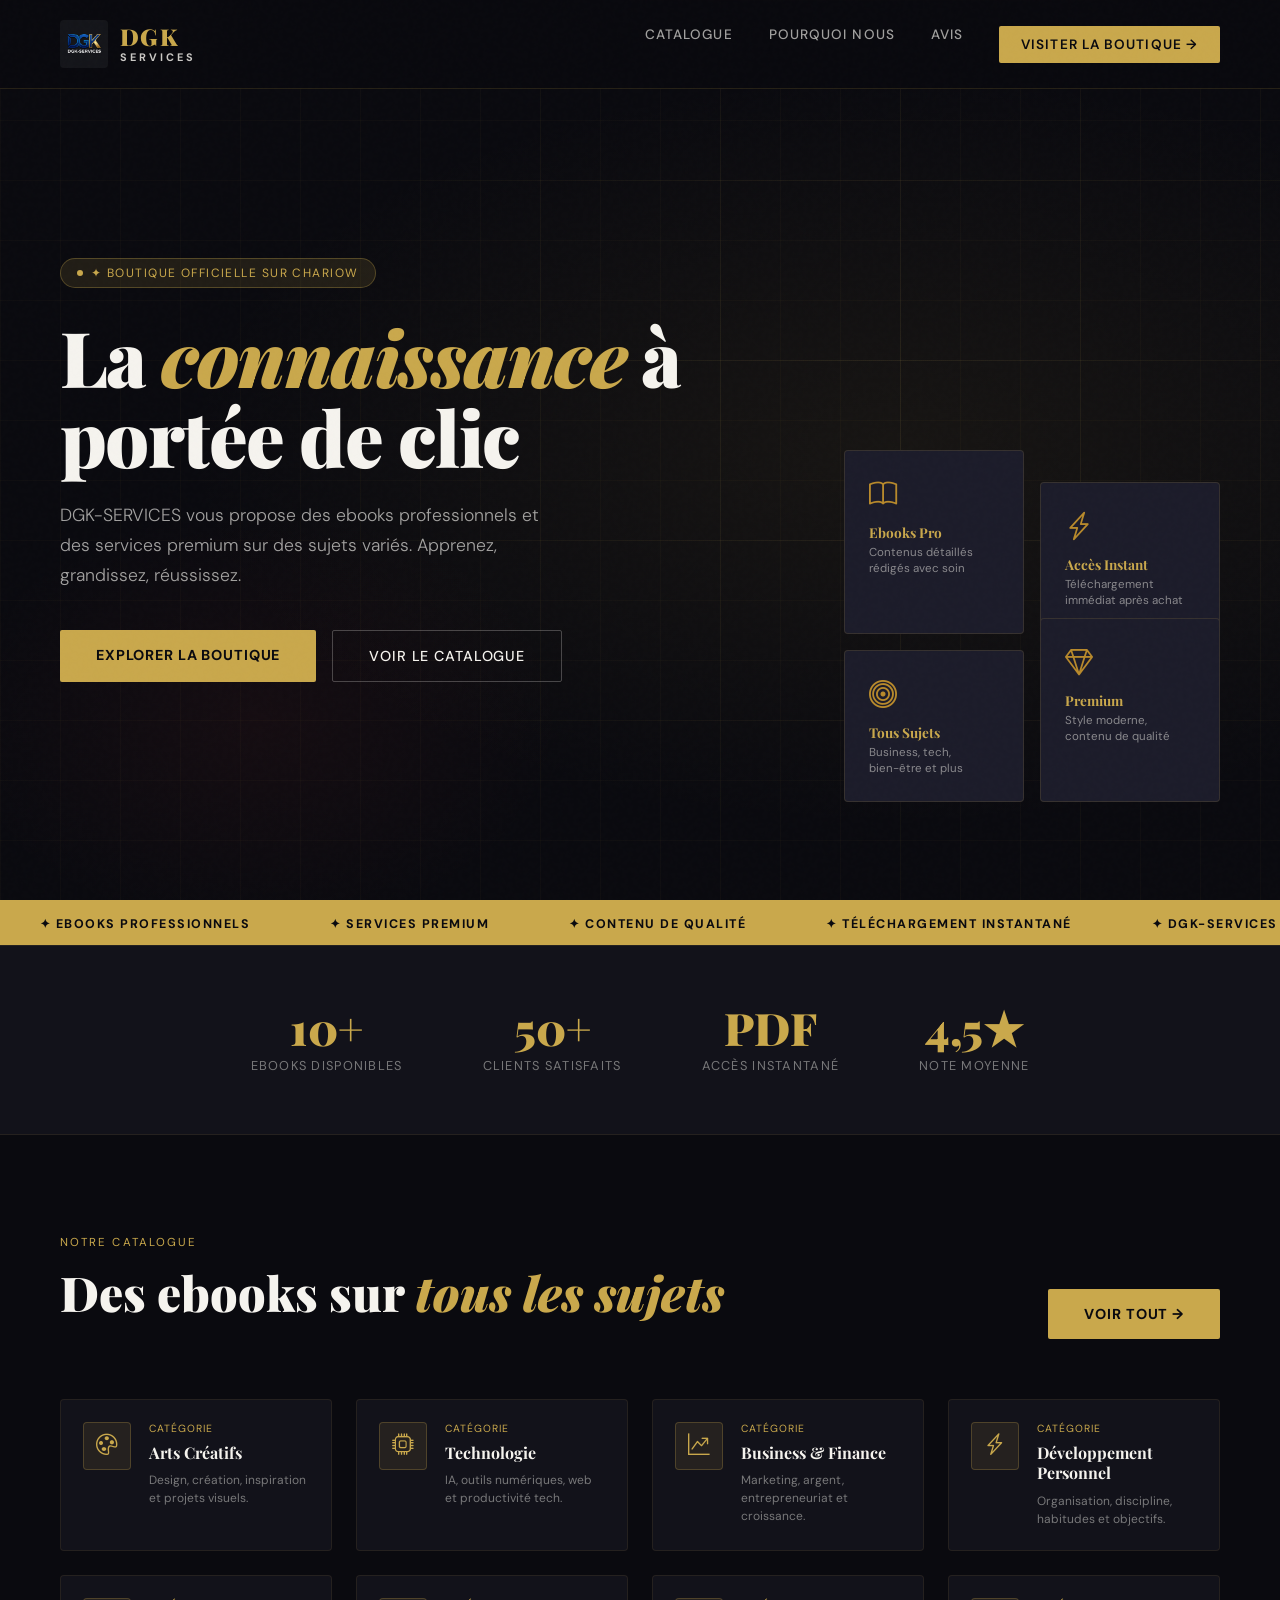
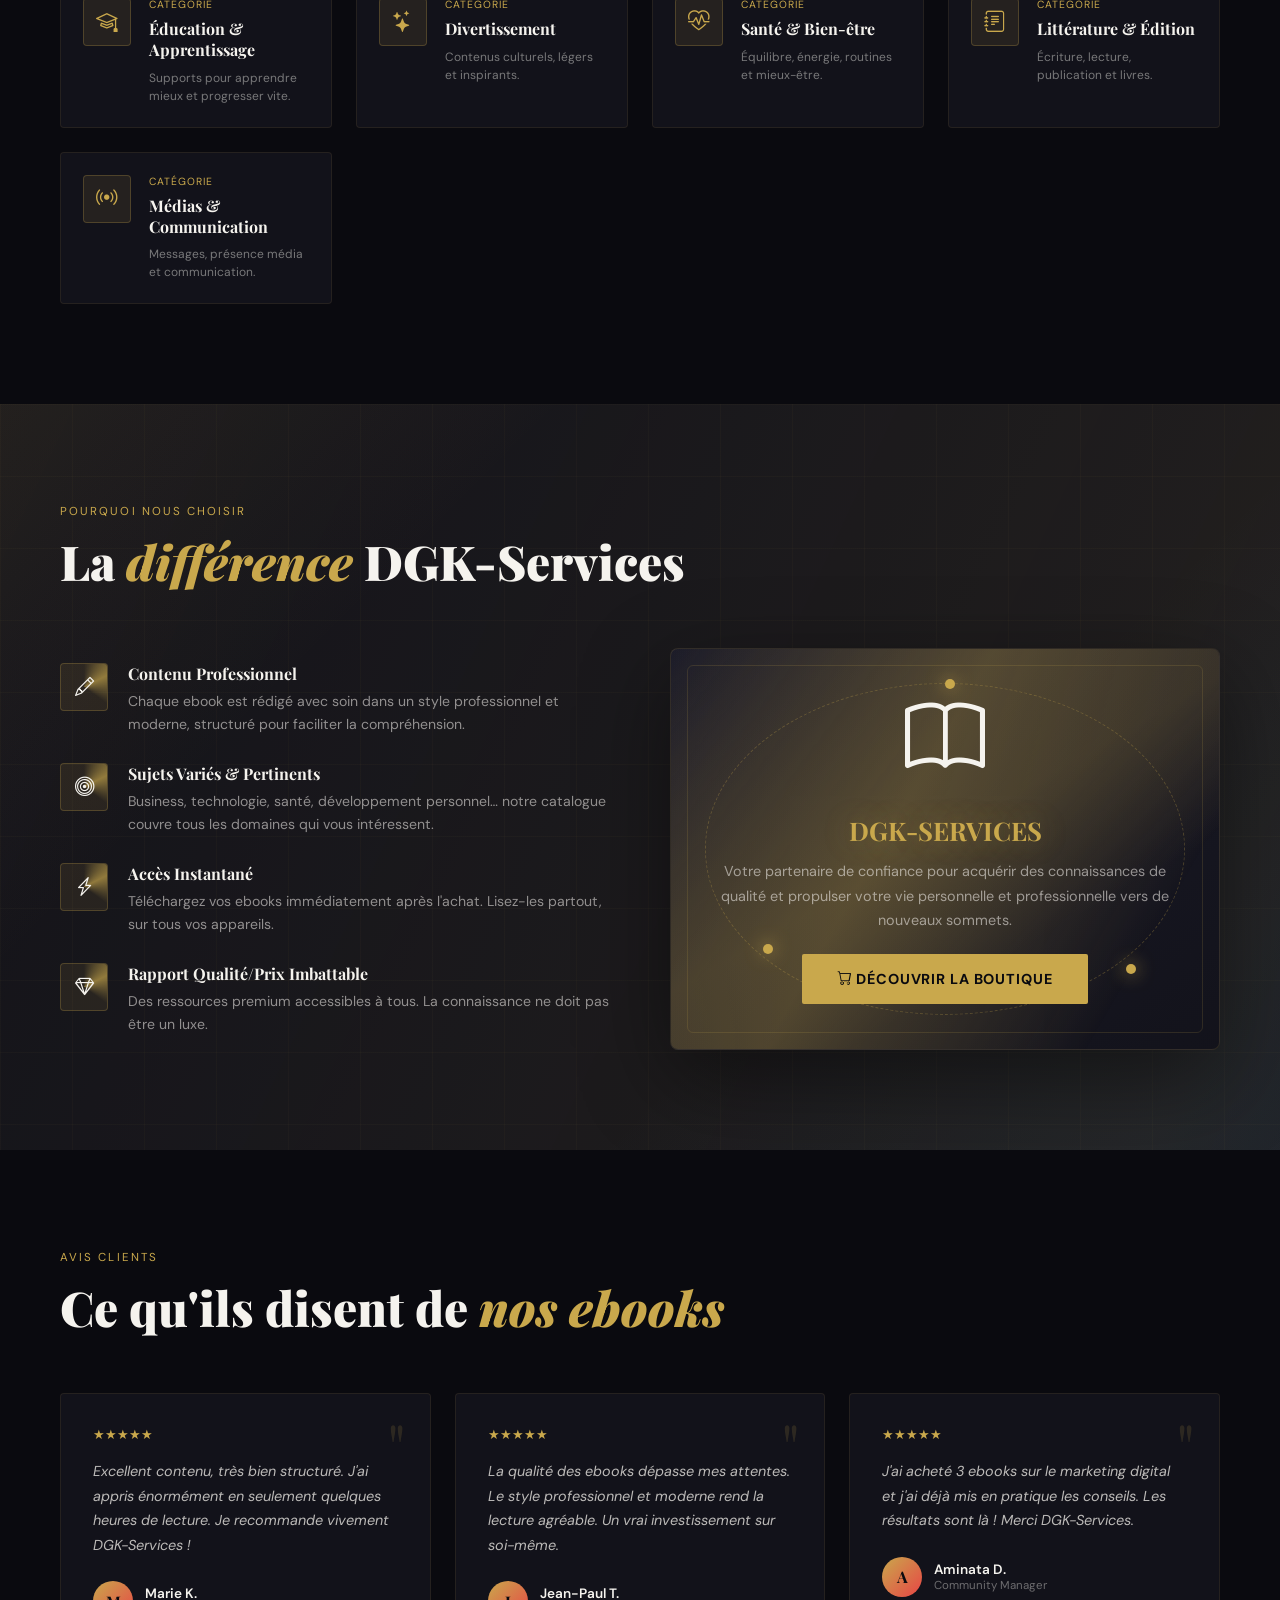
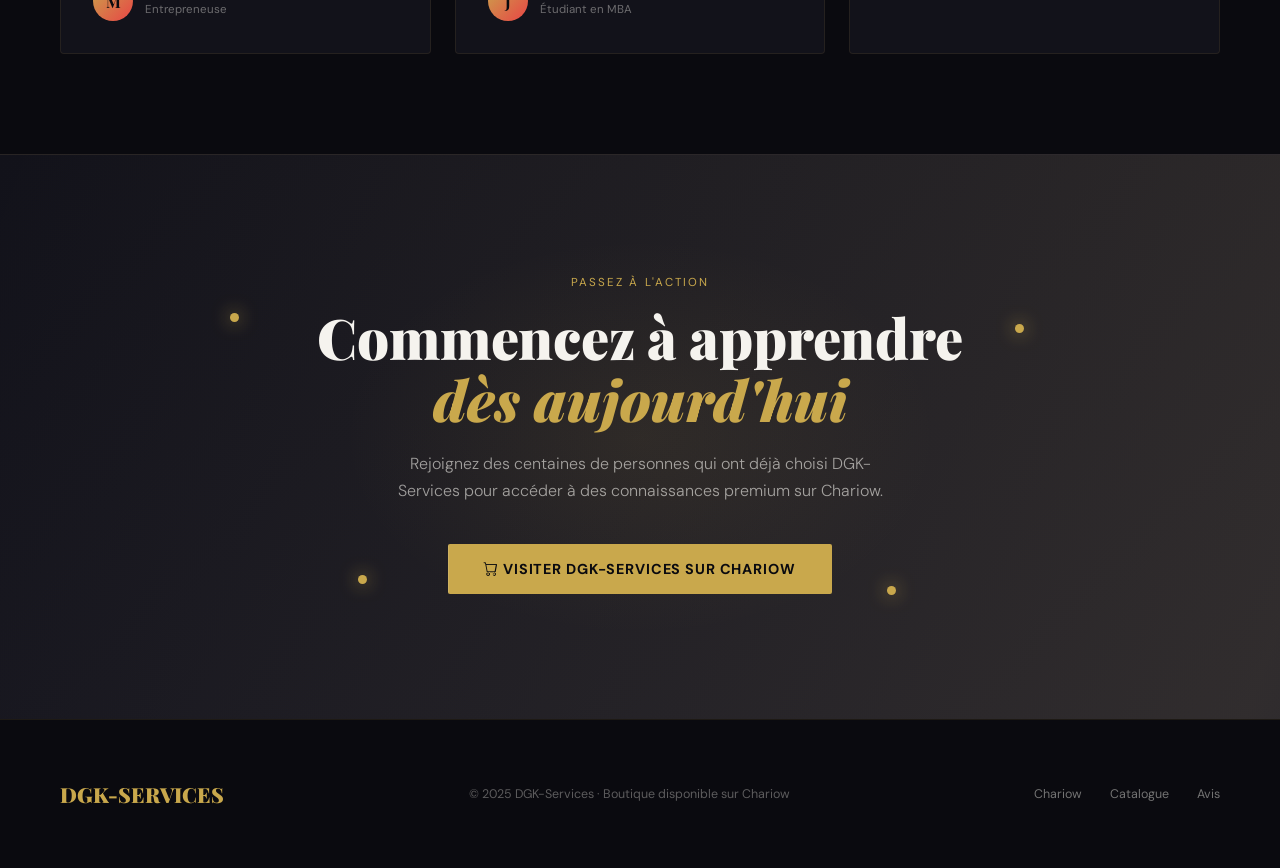
==== commit dbc0dc60: "message de modification" ====
--- a/index.html
+++ b/index.html
@@ -331,6 +331,12 @@
 
 <!-- CTA -->
 <section class="cta-section">
+  <div class="cta-motion" aria-hidden="true">
+    <span></span>
+    <span></span>
+    <span></span>
+    <span></span>
+  </div>
   <div class="section-label reveal">Passez à l'action</div>
   <div class="section-title reveal">Commencez à apprendre<br><em>dès aujourd'hui</em></div>
   <p class="section-sub reveal">Rejoignez des centaines de personnes qui ont déjà choisi DGK-Services pour accéder à des connaissances premium sur Chariow.</p>
--- a/style.css
+++ b/style.css
@@ -845,10 +845,53 @@
     transform: translate(-50%, -50%);
     width: 600px; height: 400px;
     background: radial-gradient(ellipse, rgba(201,168,76,0.08), transparent 70%);
-  }
+    animation: ctaGlowPulse 3.4s ease-in-out infinite;
+  }
+
+  .cta-section::after {
+    content: '';
+    position: absolute;
+    inset: 0;
+    background: linear-gradient(110deg, transparent 0%, rgba(201,168,76,0.12) 48%, transparent 62%);
+    background-size: 220% 100%;
+    animation: ctaSweep 4.8s ease-in-out infinite;
+    pointer-events: none;
+  }
+
+  .cta-section > * {
+    position: relative;
+    z-index: 1;
+  }
+
+  .cta-motion {
+    position: absolute;
+    inset: 0;
+    z-index: 0;
+    overflow: hidden;
+    pointer-events: none;
+  }
+
+  .cta-motion span {
+    position: absolute;
+    width: 9px;
+    height: 9px;
+    border-radius: 999px;
+    background: var(--gold);
+    box-shadow: 0 0 18px rgba(201,168,76,0.9);
+    animation: ctaDotFloat 4.5s ease-in-out infinite, ctaDotBlink 1.2s ease-in-out infinite;
+  }
+
+  .cta-motion span:nth-child(1) { left: 18%; top: 28%; animation-delay: 0s; }
+  .cta-motion span:nth-child(2) { right: 20%; top: 30%; animation-delay: 0.45s; }
+  .cta-motion span:nth-child(3) { left: 28%; bottom: 24%; animation-delay: 0.9s; }
+  .cta-motion span:nth-child(4) { right: 30%; bottom: 22%; animation-delay: 1.35s; }
 
   .cta-section .section-title { font-size: clamp(2rem, 5vw, 3.5rem); }
   .cta-section .section-sub { margin: 0 auto 40px; text-align: center; }
+
+  .cta-section .btn-primary {
+    animation: ctaButtonBeat 1.8s ease-in-out infinite;
+  }
 
   /* ── FOOTER ── */
   footer {
@@ -1050,6 +1093,45 @@
     50% {
       opacity: 1;
       transform: scale(1.35);
+    }
+  }
+
+  @keyframes ctaGlowPulse {
+    0%, 100% {
+      opacity: 0.55;
+      transform: translate(-50%, -50%) scale(1);
+    }
+    50% {
+      opacity: 1;
+      transform: translate(-50%, -50%) scale(1.12);
+    }
+  }
+
+  @keyframes ctaSweep {
+    0%, 100% { background-position: 130% 0; opacity: 0.22; }
+    50% { background-position: -70% 0; opacity: 0.62; }
+  }
+
+  @keyframes ctaDotFloat {
+    0%, 100% { transform: translate3d(0, 0, 0); }
+    25% { transform: translate3d(22px, -18px, 0); }
+    50% { transform: translate3d(-12px, -34px, 0); }
+    75% { transform: translate3d(-24px, 12px, 0); }
+  }
+
+  @keyframes ctaDotBlink {
+    0%, 100% { opacity: 0.25; }
+    50% { opacity: 1; }
+  }
+
+  @keyframes ctaButtonBeat {
+    0%, 100% {
+      transform: translateY(0) scale(1);
+      box-shadow: 0 0 0 rgba(201,168,76,0);
+    }
+    50% {
+      transform: translateY(-4px) scale(1.025);
+      box-shadow: 0 0 34px rgba(201,168,76,0.34);
     }
   }
 
@@ -1068,7 +1150,11 @@
     .why-visual-icon,
     .why-visual .btn-primary,
     .why-orbit,
-    .why-orbit span {
+    .why-orbit span,
+    .cta-section::before,
+    .cta-section::after,
+    .cta-motion span,
+    .cta-section .btn-primary {
       animation: none;
     }
   }
